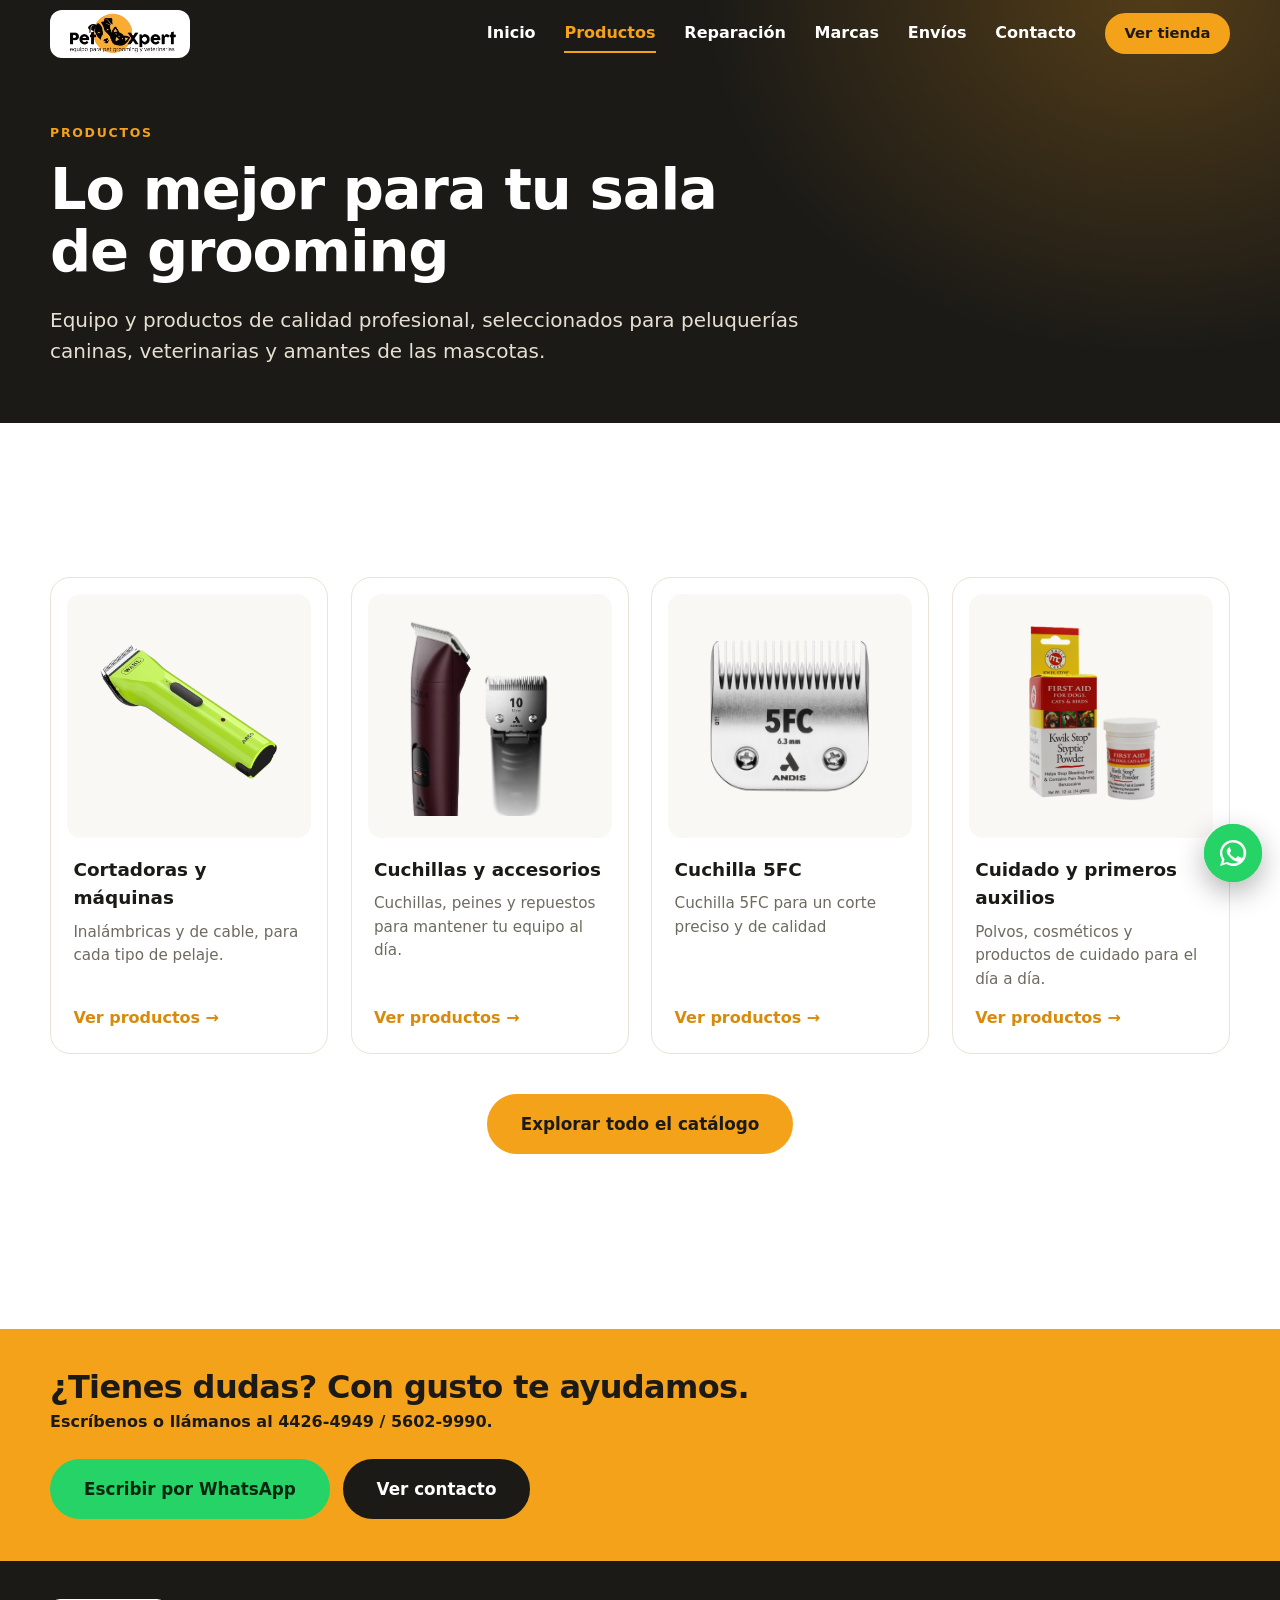
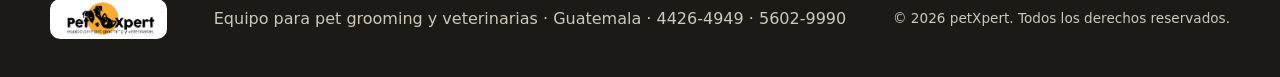
==== petxpert-web/productos.html @ dca780de "Add petXpert promotional website Promotional website for a pet equipment store in Guatemala.  Co-Aut" ====
<!doctype html>
<html lang="es">
<head>
  <meta charset="utf-8">
  <meta name="viewport" content="width=device-width, initial-scale=1">
  <title>Productos | petXpert</title>
  <meta name="description" content="Cortadoras, cuchillas, secadoras y productos de cuidado para pet grooming y veterinarias. Calidad profesional con envíos a toda Guatemala.">
  <meta name="theme-color" content="#f5a21b">
  <link rel="icon" type="image/png" href="assets/icon.png">
  <link rel="apple-touch-icon" href="assets/icon.png">
  <script>document.documentElement.classList.add("js")</script>
  <link rel="stylesheet" href="styles.css">
  <meta property="og:type" content="website">
  <meta property="og:title" content="Productos | petXpert">
  <meta property="og:description" content="Cortadoras, cuchillas, secadoras y productos de cuidado para pet grooming y veterinarias. Calidad profesional con envíos a toda Guatemala.">
  <meta property="og:image" content="assets/logo.png">
</head>
<body>
  <a class="skip" href="#contenido">Saltar al contenido</a>

  <header class="header" id="top">
    <div class="wrap header-row">
      <a href="index.html" class="brand" aria-label="petXpert, inicio">
        <img src="assets/logo.png" alt="petXpert, equipo para pet grooming y veterinarias" width="120" height="48">
      </a>
      <nav class="nav" id="nav" aria-label="Principal">
        <a href="index.html">Inicio</a>
        <a href="productos.html" aria-current="page">Productos</a>
        <a href="reparacion.html">Reparación</a>
        <a href="marcas.html">Marcas</a>
        <a href="envios.html">Envíos</a>
        <a href="index.html#contacto">Contacto</a>
        <a class="btn btn-sm nav-cta" href="http://localhost:4200">Ver tienda</a>
      </nav>
      <button class="burger" id="burger" aria-label="Abrir menú" aria-expanded="false" aria-controls="nav"><span></span><span></span><span></span></button>
    </div>
  </header>

  <main id="contenido">
    <section class="page-hero">
      <div class="wrap">
        <p class="eyebrow reveal">Productos</p>
        <h1 class="reveal">Lo mejor para tu sala de grooming</h1>
        <p class="lead reveal">Equipo y productos de calidad profesional, seleccionados para peluquerías caninas, veterinarias y amantes de las mascotas.</p>
      </div>
    </section>

    <section class="section" id="productos">
      <section class="section" id="productos">
      <div class="wrap">
        

        <div class="cards">
          <a class="pcard reveal" href="http://localhost:4200/?category=1">
            <div class="pimg"><img src="assets/wahl-arco.png" alt="Cortadora Wahl Arco" loading="lazy" width="320" height="320"></div>
            <h3>Cortadoras y máquinas</h3>
            <p>Inalámbricas y de cable, para cada tipo de pelaje.</p>
            <span class="more">Ver productos →</span>
          </a>
          <a class="pcard reveal" href="http://localhost:4200/">
            <div class="pimg"><img src="assets/andis-proclip.png" alt="Cortadora y cuchilla Andis" loading="lazy" width="320" height="320"></div>
            <h3>Cuchillas y accesorios</h3>
            <p>Cuchillas, peines y repuestos para mantener tu equipo al día.</p>
            <span class="more">Ver productos →</span>
          </a>
          <a class="pcard reveal" href="http://localhost:4200/">
            <div class="pimg">
              <img src="assets/cuchilla5fc.png" alt="Cuchilla Andis 5FC" loading="lazy" width="320" height="320">
            </div>
            <h3>Cuchilla 5FC</h3>
            <p>Cuchilla 5FC para un corte preciso y de calidad</p>
            <span class="more">Ver productos →</span>
          </a>
          <a class="pcard reveal" href="http://localhost:4200/">
            <div class="pimg"><img src="assets/sty-powder.png" alt="Polvo hemostático Kwik Stop" loading="lazy" width="320" height="320"></div>
            <h3>Cuidado y primeros auxilios</h3>
            <p>Polvos, cosméticos y productos de cuidado para el día a día.</p>
            <span class="more">Ver productos →</span>
          </a>
        </div>

        <p class="center reveal"><a class="btn btn-lg" href="http://localhost:4200">Explorar todo el catálogo</a></p>
      </div>
    </section>
    </section>

    <section class="cta-strip">
      <div class="wrap cta-row">
        <div>
          <h2>¿Tienes dudas? Con gusto te ayudamos.</h2>
          <p>Escríbenos o llámanos al 4426-4949 / 5602-9990.</p>
        </div>
        <div class="cta-btns">
          <a class="btn btn-lg wa" href="https://wa.me/50256029990?text=Hola%20petXpert%2C%20quisiera%20informaci%C3%B3n" target="_blank" rel="noopener">Escribir por WhatsApp</a>
          <a class="btn btn-lg btn-dark" href="index.html#contacto">Ver contacto</a>
        </div>
      </div>
    </section>
  </main>

  <footer class="footer">
    <div class="wrap footer-row">
      <img src="assets/logo.png" alt="petXpert" width="100" height="40" loading="lazy">
      <p>Equipo para pet grooming y veterinarias · Guatemala · <a href="tel:+50244264949">4426-4949</a> · <a href="tel:+50256029990">5602-9990</a></p>
      <p class="small">© <span id="year">2026</span> petXpert. Todos los derechos reservados.</p>
    </div>
  </footer>

  <a class="wa-float" href="https://wa.me/50256029990?text=Hola%20petXpert%2C%20quisiera%20informaci%C3%B3n" target="_blank" rel="noopener" aria-label="Escribir por WhatsApp">
    <svg viewBox="0 0 32 32" aria-hidden="true"><path fill="currentColor" d="M16 3a13 13 0 0 0-11 19.9L3 29l6.3-2A13 13 0 1 0 16 3zm0 2.4a10.6 10.6 0 1 1-5.5 19.7l-.4-.2-3.7 1.2 1.2-3.6-.3-.4A10.6 10.6 0 0 1 16 5.4zm-4 5.3c-.3 0-.7.1-1 .5-.4.4-1.300 1.300-1.300 3.100s1.300 3.600 1.500 3.800c.2.300 2.600 4.100 6.400 5.600 3.100 1.200 3.700 1 4.400.9.700-.1 2.200-.9 2.500-1.800.3-.9.3-1.600.2-1.800-.1-.2-.4-.3-.8-.5l-2.700-1.300c-.4-.1-.6-.2-.9.2l-1.200 1.500c-.2.300-.5.300-.9.100-.4-.2-1.700-.6-3.200-2-1.200-1.100-2-2.400-2.200-2.800-.2-.4 0-.6.200-.8l.6-.7c.2-.2.200-.4.400-.6.100-.3.100-.5 0-.7l-1.200-2.900c-.3-.7-.6-.7-.9-.7z"/></svg>
  </a>

  <script src="main.js" defer></script>
</body>
</html>
---- petxpert-web/styles.css ----
:root {
  --orange: #f5a21b;
  --orange-dark: #d98a0b;
  --orange-soft: #fff3dc;
  --ink: #1b1a17;
  --ink2: #26241f;
  --muted: #6f6a60;
  --line: #e9e3d8;
  --cream: #faf8f4;
  --wa: #25d366;
  --radius: 20px;
}
*, *::before, *::after { box-sizing: border-box; }
html { scroll-behavior: smooth; scroll-padding-top: 76px; }
body {
  margin: 0; color: var(--ink); background: #fff; line-height: 1.55;
  font-family: system-ui, -apple-system, 'Segoe UI', Roboto, 'Helvetica Neue', Arial, sans-serif;
  -webkit-font-smoothing: antialiased;
}
img { max-width: 100%; display: block; }
a { color: inherit; text-decoration: none; }
h1, h2, h3, p { margin: 0; }
h1, h2 { line-height: 1.08; letter-spacing: -0.02em; }
:focus-visible { outline: 3px solid var(--orange); outline-offset: 3px; border-radius: 6px; }
.wrap { width: min(1180px, 100% - 2.5rem); margin-inline: auto; }
.center { text-align: center; margin-top: 2.5rem; }
.small { font-size: 0.85rem; }
.skip { position: absolute; left: -999px; top: 0; background: var(--orange); padding: .6rem 1rem; z-index: 100; }
.skip:focus { left: 0; }

/* ---------- buttons ---------- */
.btn {
  display: inline-flex; align-items: center; justify-content: center; gap: .5rem; cursor: pointer;
  font: inherit; font-weight: 700; border: 2px solid var(--orange); border-radius: 999px;
  background: var(--orange); color: var(--ink); padding: .7rem 1.5rem;
  transition: transform .15s, background .15s, box-shadow .15s, color .15s;
}
.btn:hover { background: var(--orange-dark); border-color: var(--orange-dark); transform: translateY(-2px); box-shadow: 0 10px 24px rgb(245 162 27 / 35%); }
.btn:active { transform: translateY(0) scale(.98); }
.btn-sm { padding: .45rem 1.1rem; font-size: .92rem; }
.btn-lg { padding: .95rem 2rem; font-size: 1.05rem; }
.btn-outline { background: transparent; color: #fff; border-color: rgb(255 255 255 / 45%); }
.btn-outline:hover { background: #fff; color: var(--ink); border-color: #fff; box-shadow: none; }
.wa { background: var(--wa); border-color: var(--wa); color: #05260f; }
.wa:hover { background: #1fb956; border-color: #1fb956; box-shadow: 0 10px 24px rgb(37 211 102 / 35%); }

/* ---------- header ---------- */
.header { position: sticky; top: 0; z-index: 50; background: rgb(255 255 255 / 0%); transition: background .25s, box-shadow .25s; }
.header.solid { background: rgb(255 255 255 / 92%); backdrop-filter: saturate(1.4) blur(12px); box-shadow: 0 1px 0 var(--line); }
.header-row { display: flex; align-items: center; justify-content: space-between; padding: .6rem 0; }
.brand img { height: 48px; width: auto; background: #fff; border-radius: 12px; padding: 2px 6px; }
.nav { display: flex; align-items: center; gap: 1.8rem; }
.nav a:not(.btn) { font-weight: 600; color: #fff; position: relative; padding: .3rem 0; transition: color .2s; }
.header.solid .nav a:not(.btn) { color: var(--ink); }
.nav a:not(.btn)::after { content: ''; position: absolute; left: 0; bottom: -2px; height: 2px; width: 0; background: var(--orange); transition: width .25s; }
.nav a:not(.btn):hover::after { width: 100%; }
.burger { display: none; background: none; border: 0; width: 44px; height: 44px; cursor: pointer; flex-direction: column; justify-content: center; align-items: center; gap: 5px; }
.burger span { width: 24px; height: 2.5px; background: #fff; border-radius: 2px; transition: transform .25s, opacity .2s, background .2s; }
.header.solid .burger span { background: var(--ink); }

/* ---------- hero ---------- */
.header { margin-bottom: -72px; }
.hero { position: relative; background: var(--ink); color: #fff; overflow: hidden; padding: 7.5rem 0 5rem; isolation: isolate; }
.hero::before {
  content: ''; position: absolute; inset: 0; z-index: -1;
  background: radial-gradient(60% 70% at 85% 40%, rgb(245 162 27 / 22%), transparent 70%),
              radial-gradient(40% 50% at 0% 100%, rgb(245 162 27 / 12%), transparent 70%);
}
.hero-grid { display: grid; grid-template-columns: 1.05fr 1fr; gap: 2rem; align-items: center; }
.eyebrow { color: var(--orange); font-weight: 800; letter-spacing: .14em; text-transform: uppercase; font-size: .78rem; margin-bottom: 1rem; }
.hero h1 { font-size: clamp(2.3rem, 5.6vw, 4.4rem); font-weight: 900; }
.hero h1 em { font-style: normal; color: var(--orange); position: relative; white-space: nowrap; }
.hero h1 em::after { content: ''; position: absolute; left: 0; right: 0; bottom: .02em; height: .12em; background: var(--orange); opacity: .35; border-radius: 4px; }
.lead { margin-top: 1.4rem; font-size: clamp(1.05rem, 1.6vw, 1.25rem); color: #e6e0d2; max-width: 34em; }
.lead strong { color: #fff; }
.hero-cta { display: flex; gap: .9rem; flex-wrap: wrap; margin-top: 2rem; }
.hero-points { display: flex; gap: .6rem 1.4rem; flex-wrap: wrap; list-style: none; padding: 0; margin: 2rem 0 0; color: #cfc8b8; font-size: .92rem; }
.hero-points li::before { content: '✓'; color: var(--orange); font-weight: 900; margin-right: .45rem; }

.hero-art { position: relative; aspect-ratio: 1; width: min(100%, 520px); justify-self: center; }
.sun {
  position: absolute; inset: 6%; border-radius: 50%;
  background: radial-gradient(circle at 35% 30%, #ffc45a, var(--orange) 55%, var(--orange-dark));
  box-shadow: 0 30px 80px rgb(245 162 27 / 35%);
  animation: breathe 7s ease-in-out infinite;
}
.sun::after { content: ''; position: absolute; inset: -9%; border-radius: 50%; border: 2px dashed rgb(245 162 27 / 45%); animation: spin 40s linear infinite; }
.hero-product {
  position: absolute; inset: 0; margin: auto; width: 98%; height: auto; transform: rotate(-12deg);
  filter: drop-shadow(0 30px 30px rgb(0 0 0 / 35%)); transition: transform .15s ease-out; animation: floaty 6s ease-in-out infinite;
}
.float {
  position: absolute; background: #fff; color: var(--ink); font-weight: 800; font-size: .85rem; letter-spacing: .04em;
  padding: .5rem 1rem; border-radius: 999px; box-shadow: 0 12px 30px rgb(0 0 0 / 25%); animation: floaty 5s ease-in-out infinite;
}
.f1 { top: 8%; right: 2%; animation-delay: -1s; }
.f2 { bottom: 18%; left: -2%; animation-delay: -2.5s; }
.f3 { bottom: 4%; right: 8%; animation-delay: -4s; }
@keyframes floaty { 50% { translate: 0 -14px; } }
@keyframes breathe { 50% { transform: scale(1.03); } }
@keyframes spin { to { transform: rotate(360deg); } }
.scroll-hint { position: absolute; bottom: 18px; left: 50%; width: 22px; height: 36px; border: 2px solid rgb(255 255 255 / 40%); border-radius: 12px; translate: -50% 0; }
.scroll-hint::after { content: ''; position: absolute; top: 6px; left: 50%; width: 4px; height: 8px; margin-left: -2px; background: var(--orange); border-radius: 2px; animation: wheel 1.8s infinite; }
@keyframes wheel { 0% { opacity: 0; transform: translateY(0); } 30% { opacity: 1; } 100% { opacity: 0; transform: translateY(12px); } }

/* ---------- stats ---------- */
.stats { background: var(--orange); color: var(--ink); }
.stats-grid { display: grid; grid-template-columns: repeat(4, 1fr); gap: 1rem; padding: 2rem 0; text-align: center; }
.stat b { display: block; font-size: clamp(2rem, 4vw, 3rem); font-weight: 900; line-height: 1; font-variant-numeric: tabular-nums; }
.stat span { font-weight: 600; font-size: .95rem; }

/* ---------- sections ---------- */
.section { padding: clamp(4rem, 8vw, 7rem) 0; }
.section.alt { background: var(--cream); }
.section-head { max-width: 46rem; margin: 0 auto 3rem; text-align: center; }
.section-head h2 { font-size: clamp(1.9rem, 4vw, 3rem); font-weight: 900; }
.section-head p:not(.eyebrow) { color: var(--muted); margin-top: 1rem; font-size: 1.1rem; }
.section .eyebrow { color: var(--orange-dark); }
h2 { font-size: clamp(1.9rem, 4vw, 3rem); font-weight: 900; }
.lead-sm { margin-top: 1rem; font-size: 1.12rem; color: var(--muted); max-width: 32em; }
.muted { color: var(--muted); }

/* product cards */
.cards { display: grid; grid-template-columns: repeat(auto-fit, minmax(240px, 1fr)); gap: 1.4rem; }
.pcard {
  display: flex; flex-direction: column; gap: .5rem; background: #fff; border: 1px solid var(--line);
  border-radius: var(--radius); padding: 1rem 1rem 1.4rem; transition: transform .25s, box-shadow .25s, border-color .25s;
}
.pcard:hover { transform: translateY(-8px); box-shadow: 0 24px 50px rgb(27 26 23 / 12%); border-color: var(--orange); }
.pimg { aspect-ratio: 1; background: var(--cream); border-radius: 14px; display: grid; place-items: center; overflow: hidden; margin-bottom: .6rem; }
.pimg img { width: 82%; height: 82%; object-fit: contain; transition: transform .4s; }
.pcard:hover .pimg img { transform: scale(1.08) rotate(-3deg); }
.icon-bg { color: var(--orange-dark); background: var(--orange-soft); }
.icon-bg svg { width: 45%; transition: transform .4s; }
.pcard:hover .icon-bg svg { transform: scale(1.12) rotate(-6deg); }
.pcard h3 { font-size: 1.15rem; padding: 0 .4rem; }
.pcard p { color: var(--muted); font-size: .95rem; padding: 0 .4rem; flex: 1; }
.more { font-weight: 700; color: var(--orange-dark); padding: .4rem .4rem 0; transition: letter-spacing .2s; }
.pcard:hover .more { letter-spacing: .02em; }

/* repair */
.dark { background: var(--ink); color: #fff; }
.dark .lead-sm { color: #cfc8b8; }
.dark .eyebrow { color: var(--orange); }
.repair-grid { display: grid; grid-template-columns: 1.15fr 1fr; gap: clamp(2rem, 5vw, 4.5rem); align-items: center; }
.repair-list { list-style: none; padding: 0; margin: 2rem 0 0; display: grid; gap: 1rem; }
.repair-list li { display: flex; gap: 1rem; align-items: center; padding: 1.1rem 1.2rem; border: 1px solid #36342d; border-radius: 16px; background: #211f1b; transition: border-color .2s, transform .2s; }
.repair-list li:hover { border-color: var(--orange); transform: translateX(6px); }
.repair-list h3 { font-size: 1.1rem; }
.repair-list p { color: #bdb6a6; font-size: .92rem; }
.ico { flex: none; width: 54px; height: 54px; border-radius: 14px; background: var(--orange); color: var(--ink); display: grid; place-items: center; }
.ico svg { width: 30px; height: 30px; }
.quote { background: #fff; color: var(--ink); border-radius: 24px; padding: 2rem; display: flex; flex-direction: column; gap: 1rem; box-shadow: 0 30px 70px rgb(0 0 0 / 35%); }
.quote h3 { font-size: 1.4rem; }
.quote label { display: flex; flex-direction: column; gap: .35rem; font-weight: 600; font-size: .9rem; }
.quote input, .quote select, .quote textarea { font: inherit; font-weight: 400; padding: .75rem .9rem; border: 1.5px solid var(--line); border-radius: 12px; background: #fff; color: var(--ink); resize: vertical; }
.quote input:focus, .quote select:focus, .quote textarea:focus { outline: 0; border-color: var(--orange); box-shadow: 0 0 0 4px var(--orange-soft); }
.err { color: #c0392b; font-weight: 600; font-size: .9rem; }

/* brands marquee */
.brands { padding-bottom: 0; overflow: hidden; }
.marquee { margin-top: 1rem; padding: 2.4rem 0; background: var(--cream); border-block: 1px solid var(--line); overflow: hidden;
  mask-image: linear-gradient(90deg, transparent, #000 10%, #000 90%, transparent); -webkit-mask-image: linear-gradient(90deg, transparent, #000 10%, #000 90%, transparent); }
.marquee-track { display: flex; width: max-content; gap: 4rem; animation: scrollx 32s linear infinite; }
.marquee:hover .marquee-track { animation-play-state: paused; }
.marquee-track span { font-size: clamp(1.6rem, 3.5vw, 2.6rem); font-weight: 900; letter-spacing: .06em; color: #c9c1b1; transition: color .2s; white-space: nowrap; }
.marquee-track span:hover { color: var(--orange); }
@keyframes scrollx { to { transform: translateX(-33.333%); } }
.brands + .section { padding-top: clamp(4rem, 8vw, 7rem); }

/* shipping */
.ship-grid { display: grid; grid-template-columns: 1fr 1fr; gap: clamp(2rem, 5vw, 4rem); align-items: center; }
.steps { list-style: none; padding: 0; margin: 2rem 0 0; display: grid; gap: 1.2rem; }
.steps li { display: flex; gap: 1rem; align-items: flex-start; }
.steps b { flex: none; width: 42px; height: 42px; border-radius: 50%; background: var(--ink); color: var(--orange); display: grid; place-items: center; font-size: 1.1rem; }
.steps h3 { font-size: 1.1rem; }
.steps p { color: var(--muted); font-size: .95rem; }
.ship-art { position: relative; aspect-ratio: 1; max-width: 460px; width: 100%; justify-self: center; border-radius: 50%; background: var(--orange-soft); border: 2px dashed var(--orange); }
.ship-art::before { content: ''; position: absolute; inset: 14%; border-radius: 50%; background: radial-gradient(circle, #fff 0, var(--orange-soft) 70%); }
.pin { position: absolute; width: 22px; height: 22px; border-radius: 50% 50% 50% 0; background: var(--orange); rotate: -45deg; box-shadow: 0 0 0 6px rgb(245 162 27 / 25%); animation: ping 2.6s ease-in-out infinite; }
.p1 { top: 14%; left: 48%; } .p2 { top: 36%; left: 18%; animation-delay: .5s; } .p3 { top: 40%; left: 74%; animation-delay: 1s; } .p4 { top: 66%; left: 34%; animation-delay: 1.5s; } .p5 { top: 70%; left: 66%; animation-delay: 2s; }
@keyframes ping { 50% { box-shadow: 0 0 0 14px rgb(245 162 27 / 0%); } }
.ship-badge { position: absolute; inset: 0; margin: auto; width: 150px; height: 150px; border-radius: 50%; background: var(--ink); color: #fff; display: grid; place-content: center; text-align: center; box-shadow: 0 20px 40px rgb(27 26 23 / 30%); }
.ship-badge b { font-size: 3rem; color: var(--orange); line-height: 1; }
.ship-badge span { font-size: .8rem; letter-spacing: .08em; text-transform: uppercase; }

/* why */
.why { display: grid; grid-template-columns: repeat(auto-fit, minmax(230px, 1fr)); gap: 1.4rem; }
.why article { background: #fff; border-radius: var(--radius); padding: 1.8rem; border: 1px solid var(--line); transition: transform .25s, box-shadow .25s; }
.why article:hover { transform: translateY(-6px); box-shadow: 0 20px 40px rgb(27 26 23 / 10%); }
.why .ico { margin-bottom: 1rem; }
.why h3 { font-size: 1.15rem; margin-bottom: .4rem; }
.why p { color: var(--muted); }

/* contact */
.contact { background: linear-gradient(135deg, var(--orange) 0%, #ffb94d 100%); }
.contact .eyebrow { color: var(--ink); opacity: .7; }
.contact .lead-sm { color: #3a3326; }
.contact-grid { display: grid; grid-template-columns: 1fr 1fr; gap: 3rem; align-items: center; }
.phones { display: grid; gap: 1rem; }
.phone { display: flex; align-items: center; gap: 1.1rem; background: #fff; border-radius: 20px; padding: 1.1rem 1.4rem; box-shadow: 0 12px 30px rgb(27 26 23 / 15%); transition: transform .2s; }
.phone:hover { transform: translateY(-4px) scale(1.01); }
.phone .ico { background: var(--ink); color: var(--orange); }
.phone small { display: block; color: var(--muted); font-weight: 600; }
.phone b { font-size: clamp(1.6rem, 3.5vw, 2.2rem); letter-spacing: .02em; font-variant-numeric: tabular-nums; }
.phones .btn { width: 100%; }

/* footer */
.footer { background: var(--ink); color: #cfc8b8; padding: 2.4rem 0; }
.footer-row { display: flex; flex-wrap: wrap; align-items: center; justify-content: space-between; gap: 1rem 2rem; }
.footer img { background: #fff; border-radius: 10px; padding: 2px 6px; height: 40px; width: auto; }
.footer a:hover { color: var(--orange); }

.wa-float { position: fixed; right: 18px; bottom: 18px; z-index: 60; width: 58px; height: 58px; border-radius: 50%; background: var(--wa); color: #fff; display: grid; place-items: center; box-shadow: 0 10px 28px rgb(0 0 0 / 30%); transition: transform .2s; }
.wa-float:hover { transform: scale(1.1); }
.wa-float svg { width: 32px; height: 32px; }
.wa-float::before { content: ''; position: absolute; inset: 0; border-radius: 50%; border: 2px solid var(--wa); animation: pulse 2.2s infinite; }
@keyframes pulse { to { transform: scale(1.5); opacity: 0; } }

/* reveal on scroll */
.js .reveal { opacity: 0; transform: translateY(28px); transition: opacity .7s ease, transform .7s cubic-bezier(.2, .7, .2, 1); transition-delay: var(--d, 0s); }
.js .reveal.in { opacity: 1; transform: none; }

/* responsive */
@media (max-width: 900px) {
  .hero-grid, .repair-grid, .ship-grid, .contact-grid { grid-template-columns: 1fr; }
  .hero { padding-top: 6.5rem; }
  .hero-art { width: min(80%, 420px); order: -1; margin-bottom: 1rem; }
  .stats-grid { grid-template-columns: repeat(2, 1fr); }
  .burger { display: flex; }
  .nav {
    position: fixed; inset: 64px 0 auto 0; background: var(--ink); flex-direction: column; align-items: stretch; gap: 0;
    padding: .5rem 1.25rem 1.2rem; transform: translateY(-120%); transition: transform .3s; z-index: -1; box-shadow: 0 20px 40px rgb(0 0 0 / 40%);
  }
  .nav.open { transform: none; }
  .nav a:not(.btn), .header.solid .nav a:not(.btn) { color: #fff; padding: .9rem 0; border-bottom: 1px solid #36342d; }
  .nav .btn { margin-top: 1rem; }
  .burger.open span:nth-child(1) { transform: translateY(7.5px) rotate(45deg); }
  .burger.open span:nth-child(2) { opacity: 0; }
  .burger.open span:nth-child(3) { transform: translateY(-7.5px) rotate(-45deg); }
}
@media (max-width: 560px) {
  .cards { grid-template-columns: repeat(2, 1fr); gap: .8rem; }
  .pcard { padding: .6rem .6rem 1rem; }
  .pcard h3 { font-size: 1rem; }
  .pcard p { font-size: .85rem; }
  .hero-cta .btn { width: 100%; }
}
@media (prefers-reduced-motion: reduce) {
  * { animation: none !important; transition: none !important; scroll-behavior: auto !important; }
  .js .reveal { opacity: 1; transform: none; }
}

/* ---------- multi-page additions ---------- */
@view-transition { navigation: auto; }
.nav a[aria-current='page']:not(.btn) { color: var(--orange); }
.nav a[aria-current='page']:not(.btn)::after { width: 100%; }
.header.solid .nav a[aria-current='page']:not(.btn) { color: var(--orange-dark); }

.page-hero { position: relative; background: var(--ink); color: #fff; padding: 8rem 0 3.5rem; isolation: isolate; overflow: hidden; }
.page-hero::before {
  content: ''; position: absolute; inset: 0; z-index: -1;
  background: radial-gradient(50% 120% at 90% 0%, rgb(245 162 27 / 25%), transparent 70%);
}
.page-hero h1 { font-size: clamp(2rem, 5vw, 3.6rem); font-weight: 900; max-width: 18ch; }
.page-hero .lead { max-width: 40em; }

.tiles { display: grid; grid-template-columns: repeat(4, 1fr); gap: 1.2rem; }
.tile {
  display: flex; flex-direction: column; gap: .6rem; background: #fff; border: 1px solid var(--line);
  border-radius: var(--radius); padding: 1.6rem; transition: transform .25s, box-shadow .25s, border-color .25s;
}
.tile:hover { transform: translateY(-8px); box-shadow: 0 24px 50px rgb(27 26 23 / 12%); border-color: var(--orange); }
.tile .ico { margin-bottom: .6rem; transition: transform .3s; }
.tile:hover .ico { transform: rotate(-8deg) scale(1.08); }
.tile h3 { font-size: 1.25rem; }
.tile p { color: var(--muted); flex: 1; }
.tile .more { padding: .6rem 0 0; }

.brands-strip { background: var(--cream); border-block: 1px solid var(--line); }
.brands-strip .marquee { margin: 0; border: 0; background: transparent; }
.brands-strip.big { background: var(--cream); }
.brands-strip.big .marquee { padding: 3.5rem 0; }

.section.flush { padding-top: clamp(2.5rem, 5vw, 4rem); }
.section.flush h2 { margin-bottom: 0; }

.cta-strip { background: var(--orange); color: var(--ink); padding: 2.6rem 0; }
.cta-row { display: flex; align-items: center; justify-content: space-between; gap: 1.5rem 3rem; flex-wrap: wrap; }
.cta-strip h2 { font-size: clamp(1.4rem, 3vw, 2rem); }
.cta-strip p { margin-top: .3rem; font-weight: 600; }
.cta-btns { display: flex; gap: .8rem; flex-wrap: wrap; }
.btn-dark { background: var(--ink); border-color: var(--ink); color: #fff; }
.btn-dark:hover { background: #000; border-color: #000; box-shadow: 0 10px 24px rgb(0 0 0 / 30%); }

@media (max-width: 900px) {
  .tiles { grid-template-columns: repeat(2, 1fr); }
  .page-hero { padding-top: 6.5rem; }
}
@media (max-width: 560px) {
  .tiles { grid-template-columns: 1fr; }
  .cta-btns .btn { width: 100%; }
}
.page-hero + .section { padding-block: clamp(2rem, 4vw, 3.2rem) clamp(3rem, 6vw, 4.5rem); }
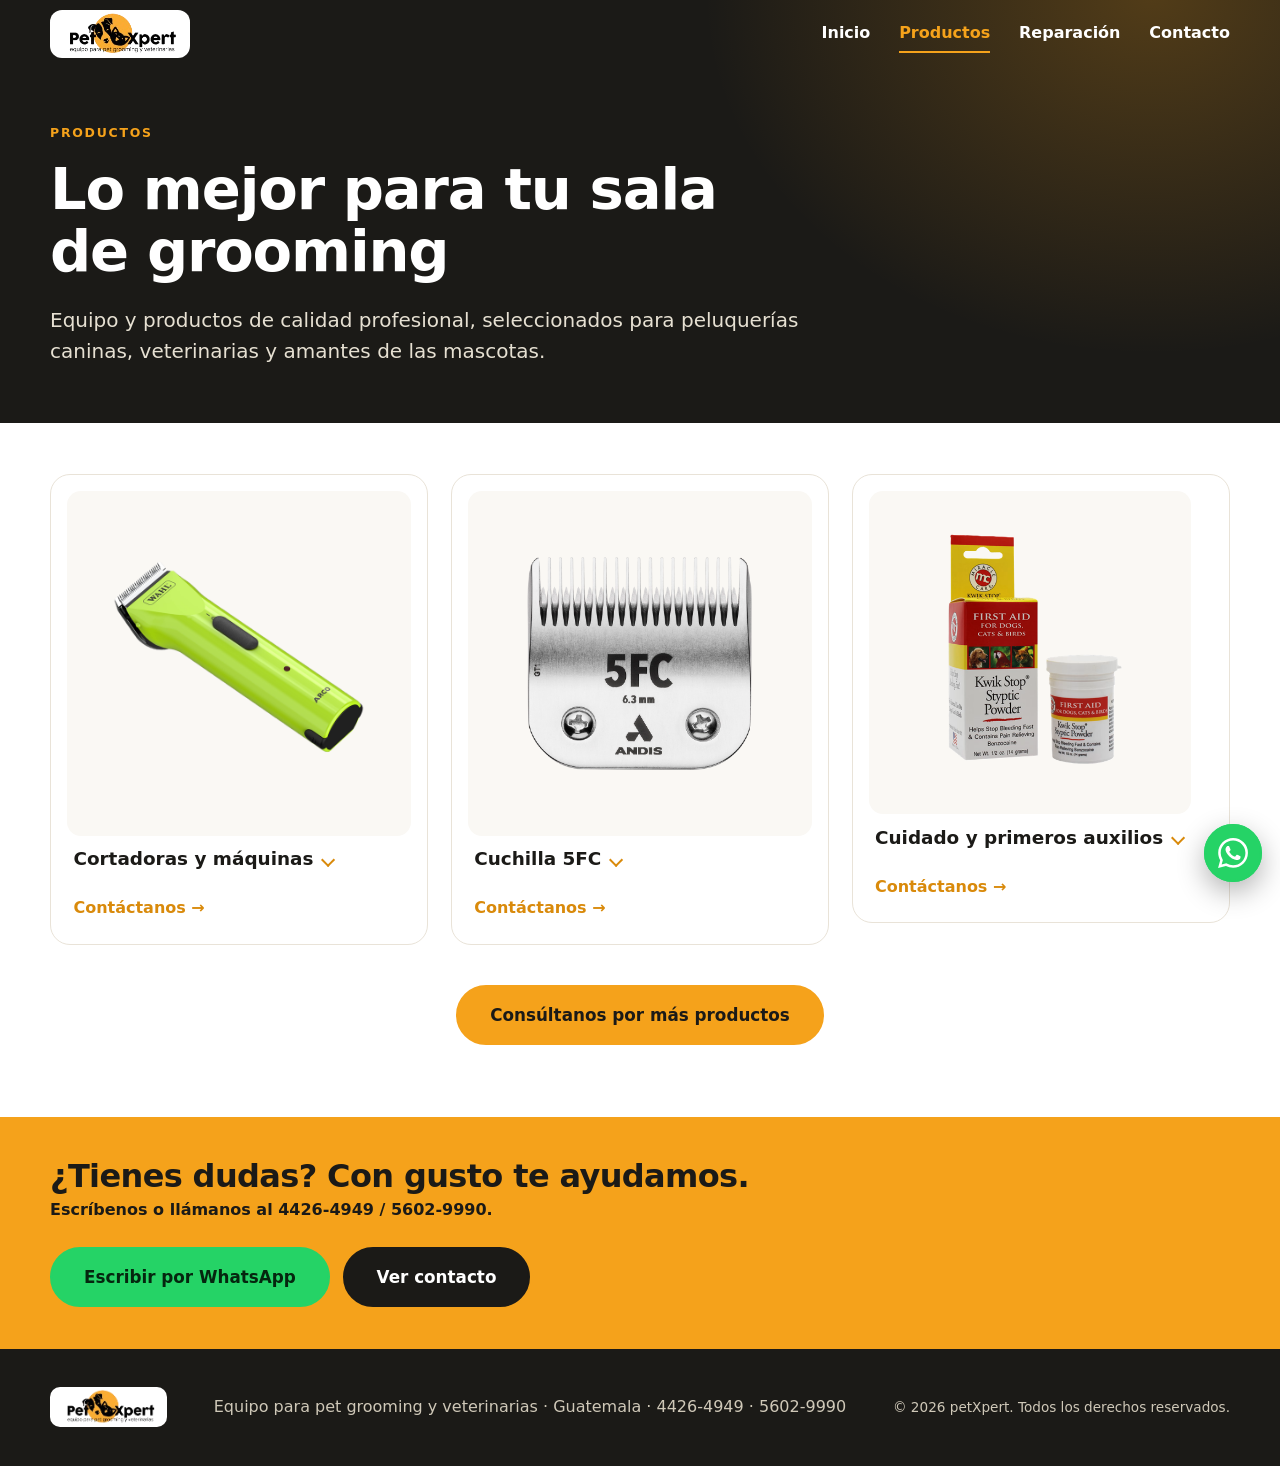
==== commit 8f498d0f: "Simplify petXpert site and route products to WhatsApp Remove the localhost store links and the Marca" ====
--- a/petxpert-web/productos.html
+++ b/petxpert-web/productos.html
@@ -27,10 +27,7 @@
         <a href="index.html">Inicio</a>
         <a href="productos.html" aria-current="page">Productos</a>
         <a href="reparacion.html">Reparación</a>
-        <a href="marcas.html">Marcas</a>
-        <a href="envios.html">Envíos</a>
         <a href="index.html#contacto">Contacto</a>
-        <a class="btn btn-sm nav-cta" href="http://localhost:4200">Ver tienda</a>
       </nav>
       <button class="burger" id="burger" aria-label="Abrir menú" aria-expanded="false" aria-controls="nav"><span></span><span></span><span></span></button>
     </div>
@@ -46,42 +43,44 @@
     </section>
 
     <section class="section" id="productos">
-      <section class="section" id="productos">
       <div class="wrap">
         
 
         <div class="cards">
-          <a class="pcard reveal" href="http://localhost:4200/?category=1">
-            <div class="pimg"><img src="assets/wahl-arco.png" alt="Cortadora Wahl Arco" loading="lazy" width="320" height="320"></div>
-            <h3>Cortadoras y máquinas</h3>
-            <p>Inalámbricas y de cable, para cada tipo de pelaje.</p>
-            <span class="more">Ver productos →</span>
-          </a>
-          <a class="pcard reveal" href="http://localhost:4200/">
-            <div class="pimg"><img src="assets/andis-proclip.png" alt="Cortadora y cuchilla Andis" loading="lazy" width="320" height="320"></div>
-            <h3>Cuchillas y accesorios</h3>
-            <p>Cuchillas, peines y repuestos para mantener tu equipo al día.</p>
-            <span class="more">Ver productos →</span>
-          </a>
-          <a class="pcard reveal" href="http://localhost:4200/">
-            <div class="pimg">
-              <img src="assets/cuchilla5fc.png" alt="Cuchilla Andis 5FC" loading="lazy" width="320" height="320">
-            </div>
-            <h3>Cuchilla 5FC</h3>
-            <p>Cuchilla 5FC para un corte preciso y de calidad</p>
-            <span class="more">Ver productos →</span>
-          </a>
-          <a class="pcard reveal" href="http://localhost:4200/">
-            <div class="pimg"><img src="assets/sty-powder.png" alt="Polvo hemostático Kwik Stop" loading="lazy" width="320" height="320"></div>
-            <h3>Cuidado y primeros auxilios</h3>
-            <p>Polvos, cosméticos y productos de cuidado para el día a día.</p>
-            <span class="more">Ver productos →</span>
-          </a>
+          <article class="pcard reveal">
+            <h3 class="pcard-head">
+              <button class="pcard-toggle" type="button" aria-expanded="false" aria-controls="pdesc1">
+                <span class="pimg"><img src="assets/wahl-arco.png" alt="Cortadora Wahl Arco" loading="lazy" width="320" height="320"></span>
+                <span class="pcard-name">Cortadoras y máquinas</span>
+              </button>
+            </h3>
+            <div class="pcard-desc" id="pdesc1"><p>Inalámbricas y de cable, para cada tipo de pelaje.</p></div>
+            <a class="more" href="https://wa.me/50256029990?text=Hola%20petXpert%2C%20quisiera%20informaci%C3%B3n%20sobre%20cortadoras%20y%20m%C3%A1quinas" target="_blank" rel="noopener">Contáctanos →</a>
+          </article>
+          <article class="pcard reveal">
+            <h3 class="pcard-head">
+              <button class="pcard-toggle" type="button" aria-expanded="false" aria-controls="pdesc2">
+                <span class="pimg"><img src="assets/cuchilla5fc.png" alt="Cuchilla Andis 5FC" loading="lazy" width="320" height="320"></span>
+                <span class="pcard-name">Cuchilla 5FC</span>
+              </button>
+            </h3>
+            <div class="pcard-desc" id="pdesc2"><p>Cuchilla 5FC para un corte preciso y de calidad</p></div>
+            <a class="more" href="https://wa.me/50256029990?text=Hola%20petXpert%2C%20quisiera%20informaci%C3%B3n%20sobre%20la%20cuchilla%205FC" target="_blank" rel="noopener">Contáctanos →</a>
+          </article>
+          <article class="pcard reveal">
+            <h3 class="pcard-head">
+              <button class="pcard-toggle" type="button" aria-expanded="false" aria-controls="pdesc3">
+                <span class="pimg"><img src="assets/sty-powder.png" alt="Polvo hemostático Kwik Stop" loading="lazy" width="320" height="320"></span>
+                <span class="pcard-name">Cuidado y primeros auxilios</span>
+              </button>
+            </h3>
+            <div class="pcard-desc" id="pdesc3"><p>Polvos, cosméticos y productos de cuidado para el día a día.</p></div>
+            <a class="more" href="https://wa.me/50256029990?text=Hola%20petXpert%2C%20quisiera%20informaci%C3%B3n%20sobre%20productos%20de%20cuidado%20y%20primeros%20auxilios" target="_blank" rel="noopener">Contáctanos →</a>
+          </article>
         </div>
 
-        <p class="center reveal"><a class="btn btn-lg" href="http://localhost:4200">Explorar todo el catálogo</a></p>
+        <p class="center reveal"><a class="btn btn-lg" href="https://wa.me/50256029990?text=Hola%20petXpert%2C%20quisiera%20consultar%20por%20m%C3%A1s%20productos" target="_blank" rel="noopener">Consúltanos por más productos</a></p>
       </div>
-    </section>
     </section>
 
     <section class="cta-strip">
@@ -107,7 +106,7 @@
   </footer>
 
   <a class="wa-float" href="https://wa.me/50256029990?text=Hola%20petXpert%2C%20quisiera%20informaci%C3%B3n" target="_blank" rel="noopener" aria-label="Escribir por WhatsApp">
-    <svg viewBox="0 0 32 32" aria-hidden="true"><path fill="currentColor" d="M16 3a13 13 0 0 0-11 19.9L3 29l6.3-2A13 13 0 1 0 16 3zm0 2.4a10.6 10.6 0 1 1-5.5 19.7l-.4-.2-3.7 1.2 1.2-3.6-.3-.4A10.6 10.6 0 0 1 16 5.4zm-4 5.3c-.3 0-.7.1-1 .5-.4.4-1.300 1.300-1.300 3.100s1.300 3.600 1.500 3.800c.2.300 2.600 4.100 6.400 5.600 3.100 1.200 3.700 1 4.400.9.700-.1 2.200-.9 2.500-1.800.3-.9.3-1.600.2-1.800-.1-.2-.4-.3-.8-.5l-2.700-1.300c-.4-.1-.6-.2-.9.2l-1.200 1.500c-.2.300-.5.300-.9.100-.4-.2-1.700-.6-3.200-2-1.200-1.100-2-2.400-2.200-2.800-.2-.4 0-.6.200-.8l.6-.7c.2-.2.200-.4.400-.6.100-.3.100-.5 0-.7l-1.200-2.900c-.3-.7-.6-.7-.9-.7z"/></svg>
+    <svg viewBox="0 0 24 24" aria-hidden="true"><path fill="currentColor" d="M17.472 14.382c-.297-.149-1.758-.867-2.03-.967-.273-.099-.471-.148-.67.15-.197.297-.767.966-.94 1.164-.173.199-.347.223-.644.075-.297-.15-1.255-.463-2.39-1.475-.883-.788-1.48-1.761-1.653-2.059-.173-.297-.018-.458.13-.606.134-.133.298-.347.446-.52.149-.174.198-.298.298-.497.099-.198.05-.371-.025-.52-.075-.149-.669-1.612-.916-2.207-.242-.579-.487-.5-.669-.51-.173-.008-.371-.01-.57-.01-.198 0-.52.074-.792.372-.272.297-1.04 1.016-1.04 2.479 0 1.462 1.065 2.875 1.213 3.074.149.198 2.096 3.2 5.077 4.487.709.306 1.262.489 1.694.625.712.227 1.36.195 1.871.118.571-.085 1.758-.719 2.006-1.413.248-.694.248-1.289.173-1.413-.074-.124-.272-.198-.57-.347m-5.421 7.403h-.004a9.87 9.87 0 01-5.031-1.378l-.361-.214-3.741.982.998-3.648-.235-.374a9.86 9.86 0 01-1.51-5.26c.001-5.45 4.436-9.884 9.888-9.884 2.64 0 5.122 1.03 6.988 2.898a9.825 9.825 0 012.893 6.994c-.003 5.45-4.437 9.884-9.885 9.884m8.413-18.297A11.815 11.815 0 0012.05 0C5.495 0 .16 5.335.157 11.892c0 2.096.547 4.142 1.588 5.945L.057 24l6.305-1.654a11.882 11.882 0 005.683 1.448h.005c6.554 0 11.89-5.335 11.893-11.893a11.821 11.821 0 00-3.48-8.413z"/></svg>
   </a>
 
   <script src="main.js" defer></script>
--- a/petxpert-web/styles.css
+++ b/petxpert-web/styles.css
@@ -121,7 +121,7 @@
 .muted { color: var(--muted); }
 
 /* product cards */
-.cards { display: grid; grid-template-columns: repeat(auto-fit, minmax(240px, 1fr)); gap: 1.4rem; }
+.cards { display: grid; grid-template-columns: repeat(auto-fit, minmax(240px, 1fr)); gap: 1.4rem; align-items: start; }
 .pcard {
   display: flex; flex-direction: column; gap: .5rem; background: #fff; border: 1px solid var(--line);
   border-radius: var(--radius); padding: 1rem 1rem 1.4rem; transition: transform .25s, box-shadow .25s, border-color .25s;
@@ -134,6 +134,14 @@
 .icon-bg svg { width: 45%; transition: transform .4s; }
 .pcard:hover .icon-bg svg { transform: scale(1.12) rotate(-6deg); }
 .pcard h3 { font-size: 1.15rem; padding: 0 .4rem; }
+.pcard .pcard-head { padding: 0; }
+.pcard-toggle { display: flex; flex-direction: column; width: 100%; padding: 0; border: 0; background: none; color: inherit; font: inherit; font-weight: inherit; text-align: left; cursor: pointer; }
+.pcard-name { display: flex; justify-content: space-between; align-items: center; gap: .6rem; padding: 0 .4rem; }
+.js .pcard-name::after { content: ''; flex: none; width: .55em; height: .55em; margin-right: .2em; border-right: 2px solid var(--orange-dark); border-bottom: 2px solid var(--orange-dark); transform: rotate(45deg); transition: transform .3s; }
+.js .pcard.open .pcard-name::after { transform: rotate(-135deg); }
+.pcard-desc > p { overflow: hidden; min-height: 0; }
+.js .pcard-desc { display: grid; grid-template-rows: 0fr; visibility: hidden; transition: grid-template-rows .3s, visibility .3s; }
+.js .pcard.open .pcard-desc { grid-template-rows: 1fr; visibility: visible; }
 .pcard p { color: var(--muted); font-size: .95rem; padding: 0 .4rem; flex: 1; }
 .more { font-weight: 700; color: var(--orange-dark); padding: .4rem .4rem 0; transition: letter-spacing .2s; }
 .pcard:hover .more { letter-spacing: .02em; }
@@ -168,29 +176,6 @@
 @keyframes scrollx { to { transform: translateX(-33.333%); } }
 .brands + .section { padding-top: clamp(4rem, 8vw, 7rem); }
 
-/* shipping */
-.ship-grid { display: grid; grid-template-columns: 1fr 1fr; gap: clamp(2rem, 5vw, 4rem); align-items: center; }
-.steps { list-style: none; padding: 0; margin: 2rem 0 0; display: grid; gap: 1.2rem; }
-.steps li { display: flex; gap: 1rem; align-items: flex-start; }
-.steps b { flex: none; width: 42px; height: 42px; border-radius: 50%; background: var(--ink); color: var(--orange); display: grid; place-items: center; font-size: 1.1rem; }
-.steps h3 { font-size: 1.1rem; }
-.steps p { color: var(--muted); font-size: .95rem; }
-.ship-art { position: relative; aspect-ratio: 1; max-width: 460px; width: 100%; justify-self: center; border-radius: 50%; background: var(--orange-soft); border: 2px dashed var(--orange); }
-.ship-art::before { content: ''; position: absolute; inset: 14%; border-radius: 50%; background: radial-gradient(circle, #fff 0, var(--orange-soft) 70%); }
-.pin { position: absolute; width: 22px; height: 22px; border-radius: 50% 50% 50% 0; background: var(--orange); rotate: -45deg; box-shadow: 0 0 0 6px rgb(245 162 27 / 25%); animation: ping 2.6s ease-in-out infinite; }
-.p1 { top: 14%; left: 48%; } .p2 { top: 36%; left: 18%; animation-delay: .5s; } .p3 { top: 40%; left: 74%; animation-delay: 1s; } .p4 { top: 66%; left: 34%; animation-delay: 1.5s; } .p5 { top: 70%; left: 66%; animation-delay: 2s; }
-@keyframes ping { 50% { box-shadow: 0 0 0 14px rgb(245 162 27 / 0%); } }
-.ship-badge { position: absolute; inset: 0; margin: auto; width: 150px; height: 150px; border-radius: 50%; background: var(--ink); color: #fff; display: grid; place-content: center; text-align: center; box-shadow: 0 20px 40px rgb(27 26 23 / 30%); }
-.ship-badge b { font-size: 3rem; color: var(--orange); line-height: 1; }
-.ship-badge span { font-size: .8rem; letter-spacing: .08em; text-transform: uppercase; }
-
-/* why */
-.why { display: grid; grid-template-columns: repeat(auto-fit, minmax(230px, 1fr)); gap: 1.4rem; }
-.why article { background: #fff; border-radius: var(--radius); padding: 1.8rem; border: 1px solid var(--line); transition: transform .25s, box-shadow .25s; }
-.why article:hover { transform: translateY(-6px); box-shadow: 0 20px 40px rgb(27 26 23 / 10%); }
-.why .ico { margin-bottom: 1rem; }
-.why h3 { font-size: 1.15rem; margin-bottom: .4rem; }
-.why p { color: var(--muted); }
 
 /* contact */
 .contact { background: linear-gradient(135deg, var(--orange) 0%, #ffb94d 100%); }
@@ -213,7 +198,7 @@
 
 .wa-float { position: fixed; right: 18px; bottom: 18px; z-index: 60; width: 58px; height: 58px; border-radius: 50%; background: var(--wa); color: #fff; display: grid; place-items: center; box-shadow: 0 10px 28px rgb(0 0 0 / 30%); transition: transform .2s; }
 .wa-float:hover { transform: scale(1.1); }
-.wa-float svg { width: 32px; height: 32px; }
+.wa-float svg { width: 30px; height: 30px; }
 .wa-float::before { content: ''; position: absolute; inset: 0; border-radius: 50%; border: 2px solid var(--wa); animation: pulse 2.2s infinite; }
 @keyframes pulse { to { transform: scale(1.5); opacity: 0; } }
 
@@ -223,7 +208,7 @@
 
 /* responsive */
 @media (max-width: 900px) {
-  .hero-grid, .repair-grid, .ship-grid, .contact-grid { grid-template-columns: 1fr; }
+  .hero-grid, .repair-grid, .contact-grid { grid-template-columns: 1fr; }
   .hero { padding-top: 6.5rem; }
   .hero-art { width: min(80%, 420px); order: -1; margin-bottom: 1rem; }
   .stats-grid { grid-template-columns: repeat(2, 1fr); }
@@ -240,7 +225,7 @@
   .burger.open span:nth-child(3) { transform: translateY(-7.5px) rotate(-45deg); }
 }
 @media (max-width: 560px) {
-  .cards { grid-template-columns: repeat(2, 1fr); gap: .8rem; }
+  .cards { grid-template-columns: 1fr; gap: .8rem; }
   .pcard { padding: .6rem .6rem 1rem; }
   .pcard h3 { font-size: 1rem; }
   .pcard p { font-size: .85rem; }
@@ -265,7 +250,7 @@
 .page-hero h1 { font-size: clamp(2rem, 5vw, 3.6rem); font-weight: 900; max-width: 18ch; }
 .page-hero .lead { max-width: 40em; }
 
-.tiles { display: grid; grid-template-columns: repeat(4, 1fr); gap: 1.2rem; }
+.tiles { display: grid; grid-template-columns: repeat(2, 1fr); gap: 1.2rem; max-width: 820px; margin-inline: auto; }
 .tile {
   display: flex; flex-direction: column; gap: .6rem; background: #fff; border: 1px solid var(--line);
   border-radius: var(--radius); padding: 1.6rem; transition: transform .25s, box-shadow .25s, border-color .25s;
@@ -279,8 +264,6 @@
 
 .brands-strip { background: var(--cream); border-block: 1px solid var(--line); }
 .brands-strip .marquee { margin: 0; border: 0; background: transparent; }
-.brands-strip.big { background: var(--cream); }
-.brands-strip.big .marquee { padding: 3.5rem 0; }
 
 .section.flush { padding-top: clamp(2.5rem, 5vw, 4rem); }
 .section.flush h2 { margin-bottom: 0; }
@@ -294,7 +277,6 @@
 .btn-dark:hover { background: #000; border-color: #000; box-shadow: 0 10px 24px rgb(0 0 0 / 30%); }
 
 @media (max-width: 900px) {
-  .tiles { grid-template-columns: repeat(2, 1fr); }
   .page-hero { padding-top: 6.5rem; }
 }
 @media (max-width: 560px) {
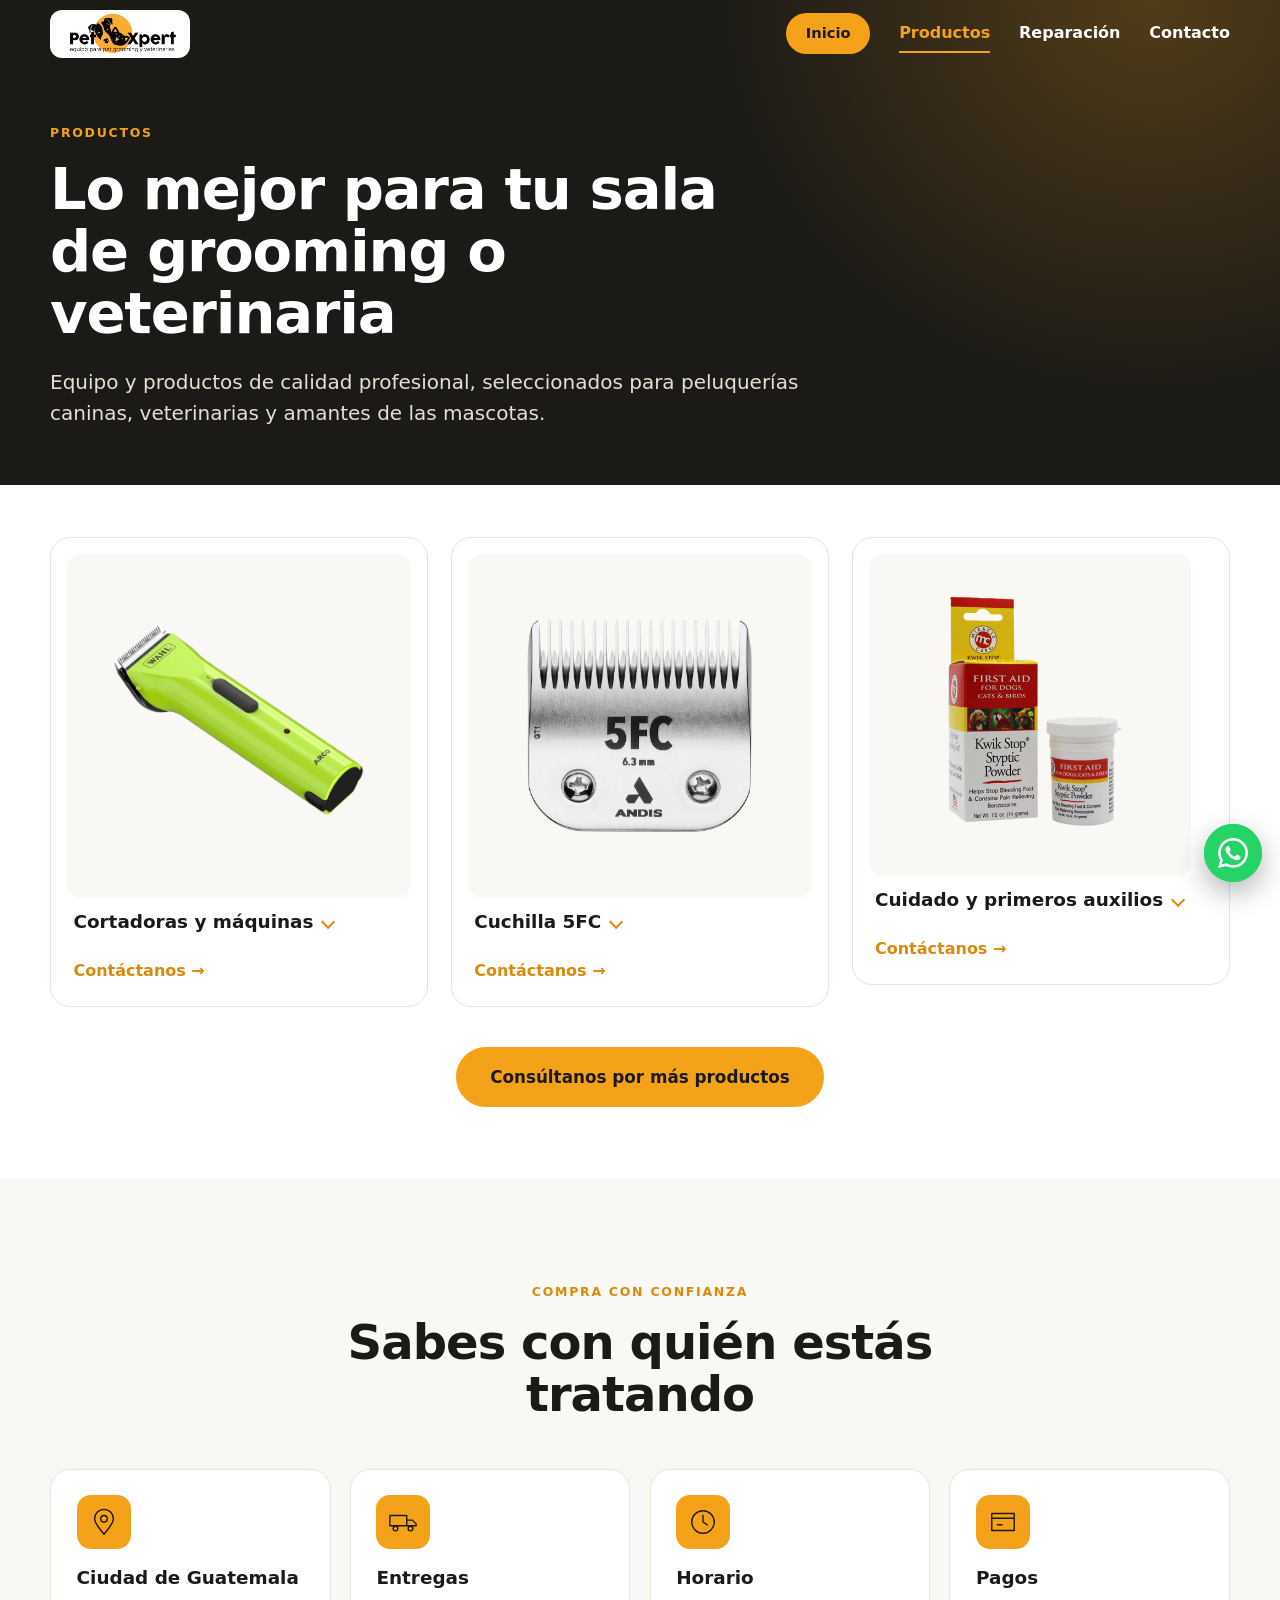
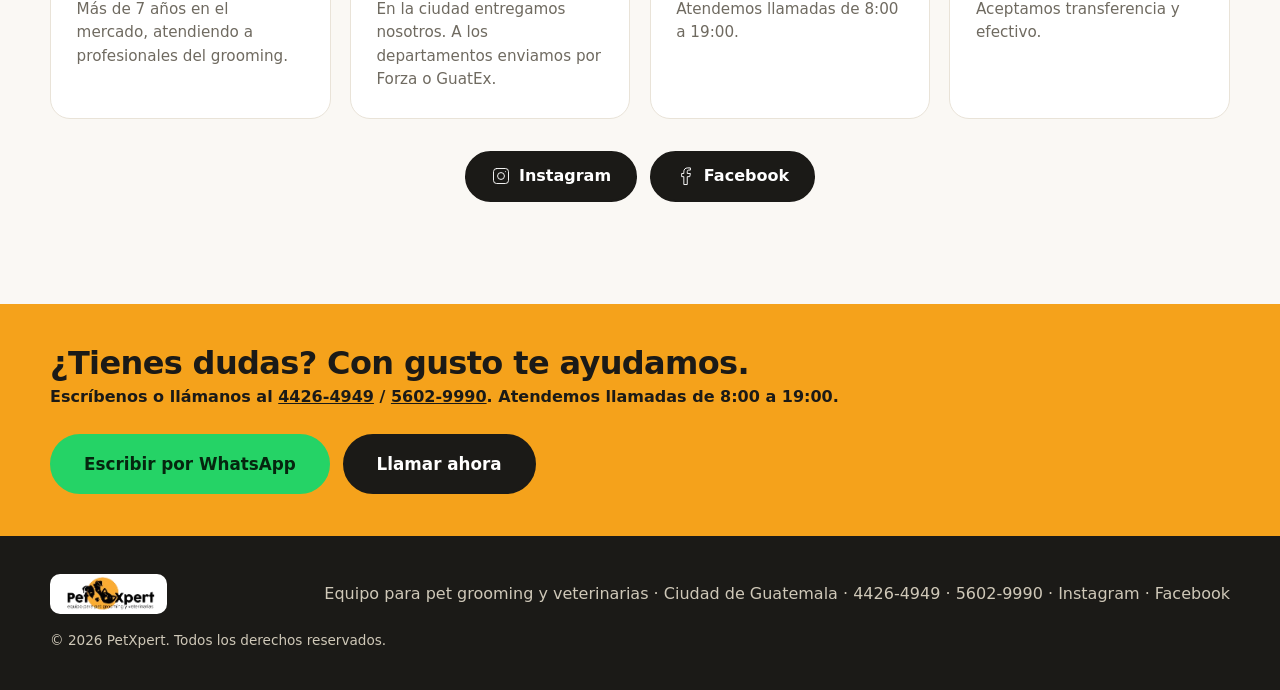
==== commit 2b7063d5: "Add trust details and repair process to PetXpert site Add location, delivery, hours, payment and soc" ====
--- a/petxpert-web/productos.html
+++ b/petxpert-web/productos.html
@@ -3,7 +3,7 @@
 <head>
   <meta charset="utf-8">
   <meta name="viewport" content="width=device-width, initial-scale=1">
-  <title>Productos | petXpert</title>
+  <title>Productos | PetXpert</title>
   <meta name="description" content="Cortadoras, cuchillas, secadoras y productos de cuidado para pet grooming y veterinarias. Calidad profesional con envíos a toda Guatemala.">
   <meta name="theme-color" content="#f5a21b">
   <link rel="icon" type="image/png" href="assets/icon.png">
@@ -11,7 +11,7 @@
   <script>document.documentElement.classList.add("js")</script>
   <link rel="stylesheet" href="styles.css">
   <meta property="og:type" content="website">
-  <meta property="og:title" content="Productos | petXpert">
+  <meta property="og:title" content="Productos | PetXpert">
   <meta property="og:description" content="Cortadoras, cuchillas, secadoras y productos de cuidado para pet grooming y veterinarias. Calidad profesional con envíos a toda Guatemala.">
   <meta property="og:image" content="assets/logo.png">
 </head>
@@ -20,11 +20,11 @@
 
   <header class="header" id="top">
     <div class="wrap header-row">
-      <a href="index.html" class="brand" aria-label="petXpert, inicio">
-        <img src="assets/logo.png" alt="petXpert, equipo para pet grooming y veterinarias" width="120" height="48">
+      <a href="index.html" class="brand" aria-label="PetXpert, inicio">
+        <img src="assets/logo.png" alt="PetXpert, equipo para pet grooming y veterinarias" width="120" height="48">
       </a>
       <nav class="nav" id="nav" aria-label="Principal">
-        <a href="index.html">Inicio</a>
+        <a class="btn btn-sm" href="index.html">Inicio</a>
         <a href="productos.html" aria-current="page">Productos</a>
         <a href="reparacion.html">Reparación</a>
         <a href="index.html#contacto">Contacto</a>
@@ -37,7 +37,7 @@
     <section class="page-hero">
       <div class="wrap">
         <p class="eyebrow reveal">Productos</p>
-        <h1 class="reveal">Lo mejor para tu sala de grooming</h1>
+        <h1 class="reveal">Lo mejor para tu sala de grooming o veterinaria</h1>
         <p class="lead reveal">Equipo y productos de calidad profesional, seleccionados para peluquerías caninas, veterinarias y amantes de las mascotas.</p>
       </div>
     </section>
@@ -55,7 +55,7 @@
               </button>
             </h3>
             <div class="pcard-desc" id="pdesc1"><p>Inalámbricas y de cable, para cada tipo de pelaje.</p></div>
-            <a class="more" href="https://wa.me/50256029990?text=Hola%20petXpert%2C%20quisiera%20informaci%C3%B3n%20sobre%20cortadoras%20y%20m%C3%A1quinas" target="_blank" rel="noopener">Contáctanos →</a>
+            <a class="more" href="https://wa.me/50256029990?text=Hola%20PetXpert%2C%20quisiera%20informaci%C3%B3n%20sobre%20cortadoras%20y%20m%C3%A1quinas" target="_blank" rel="noopener">Contáctanos →</a>
           </article>
           <article class="pcard reveal">
             <h3 class="pcard-head">
@@ -65,7 +65,7 @@
               </button>
             </h3>
             <div class="pcard-desc" id="pdesc2"><p>Cuchilla 5FC para un corte preciso y de calidad</p></div>
-            <a class="more" href="https://wa.me/50256029990?text=Hola%20petXpert%2C%20quisiera%20informaci%C3%B3n%20sobre%20la%20cuchilla%205FC" target="_blank" rel="noopener">Contáctanos →</a>
+            <a class="more" href="https://wa.me/50256029990?text=Hola%20PetXpert%2C%20quisiera%20informaci%C3%B3n%20sobre%20la%20cuchilla%205FC" target="_blank" rel="noopener">Contáctanos →</a>
           </article>
           <article class="pcard reveal">
             <h3 class="pcard-head">
@@ -75,11 +75,31 @@
               </button>
             </h3>
             <div class="pcard-desc" id="pdesc3"><p>Polvos, cosméticos y productos de cuidado para el día a día.</p></div>
-            <a class="more" href="https://wa.me/50256029990?text=Hola%20petXpert%2C%20quisiera%20informaci%C3%B3n%20sobre%20productos%20de%20cuidado%20y%20primeros%20auxilios" target="_blank" rel="noopener">Contáctanos →</a>
+            <a class="more" href="https://wa.me/50256029990?text=Hola%20PetXpert%2C%20quisiera%20informaci%C3%B3n%20sobre%20productos%20de%20cuidado%20y%20primeros%20auxilios" target="_blank" rel="noopener">Contáctanos →</a>
           </article>
         </div>
 
-        <p class="center reveal"><a class="btn btn-lg" href="https://wa.me/50256029990?text=Hola%20petXpert%2C%20quisiera%20consultar%20por%20m%C3%A1s%20productos" target="_blank" rel="noopener">Consúltanos por más productos</a></p>
+        <p class="center reveal"><a class="btn btn-lg" href="https://wa.me/50256029990?text=Hola%20PetXpert%2C%20quisiera%20consultar%20por%20m%C3%A1s%20productos" target="_blank" rel="noopener">Consúltanos por más productos</a></p>
+      </div>
+    </section>
+
+    <!-- CONFIANZA -->
+    <section class="section trust">
+      <div class="wrap">
+        <header class="section-head reveal">
+          <p class="eyebrow">Compra con confianza</p>
+          <h2>Sabes con quién estás tratando</h2>
+        </header>
+        <div class="trust-grid">
+          <article class="reveal"><span class="ico"><svg viewBox="0 0 64 64" aria-hidden="true"><path d="M32 58C20 44 12 34 12 25a20 20 0 0 1 40 0c0 9-8 19-20 33z" fill="none" stroke="currentColor" stroke-width="3" stroke-linecap="round" stroke-linejoin="round"/><circle cx="32" cy="25" r="7" fill="none" stroke="currentColor" stroke-width="3"/></svg></span><h3>Ciudad de Guatemala</h3><p>Más de 7 años en el mercado, atendiendo a profesionales del grooming.</p></article>
+          <article class="reveal"><span class="ico"><svg viewBox="0 0 64 64" aria-hidden="true"><path d="M4 40h36V18H4zM40 28h12l8 8v4H40z" fill="none" stroke="currentColor" stroke-width="3" stroke-linecap="round" stroke-linejoin="round"/><circle cx="16" cy="46" r="5" fill="none" stroke="currentColor" stroke-width="3"/><circle cx="48" cy="46" r="5" fill="none" stroke="currentColor" stroke-width="3"/></svg></span><h3>Entregas</h3><p>En la ciudad entregamos nosotros. A los departamentos enviamos por Forza o GuatEx.</p></article>
+          <article class="reveal"><span class="ico"><svg viewBox="0 0 64 64" aria-hidden="true"><path d="M32 18v14l9 6" fill="none" stroke="currentColor" stroke-width="3" stroke-linecap="round" stroke-linejoin="round"/><circle cx="32" cy="32" r="24" fill="none" stroke="currentColor" stroke-width="3"/></svg></span><h3>Horario</h3><p>Atendemos llamadas de 8:00 a 19:00.</p></article>
+          <article class="reveal"><span class="ico"><svg viewBox="0 0 64 64" aria-hidden="true"><path d="M8 14h48v36H8zM8 24h48M20 38h10" fill="none" stroke="currentColor" stroke-width="3" stroke-linecap="round" stroke-linejoin="round"/></svg></span><h3>Pagos</h3><p>Aceptamos transferencia y efectivo.</p></article>
+        </div>
+        <div class="social reveal">
+          <a class="btn btn-dark" href="https://www.instagram.com/petxpertguate/" target="_blank" rel="noopener"><svg viewBox="0 0 64 64" aria-hidden="true"><path d="M18 8h28a10 10 0 0 1 10 10v28a10 10 0 0 1-10 10H18A10 10 0 0 1 8 46V18A10 10 0 0 1 18 8zM46 18h.01" fill="none" stroke="currentColor" stroke-width="3" stroke-linecap="round" stroke-linejoin="round"/><circle cx="32" cy="32" r="11" fill="none" stroke="currentColor" stroke-width="3"/></svg>Instagram</a>
+          <a class="btn btn-dark" href="https://www.facebook.com/PetXpertGT/" target="_blank" rel="noopener"><svg viewBox="0 0 64 64" aria-hidden="true"><path d="M36 58V34h8l2-10H36v-6c0-3 1-5 5-5h5V6h-8c-9 0-13 5-13 13v5h-7v10h7v24z" fill="none" stroke="currentColor" stroke-width="3" stroke-linecap="round" stroke-linejoin="round"/></svg>Facebook</a>
+        </div>
       </div>
     </section>
 
@@ -87,11 +107,11 @@
       <div class="wrap cta-row">
         <div>
           <h2>¿Tienes dudas? Con gusto te ayudamos.</h2>
-          <p>Escríbenos o llámanos al 4426-4949 / 5602-9990.</p>
+          <p>Escríbenos o llámanos al <a href="tel:+50244264949">4426-4949</a> / <a href="tel:+50256029990">5602-9990</a>. Atendemos llamadas de 8:00 a 19:00.</p>
         </div>
         <div class="cta-btns">
-          <a class="btn btn-lg wa" href="https://wa.me/50256029990?text=Hola%20petXpert%2C%20quisiera%20informaci%C3%B3n" target="_blank" rel="noopener">Escribir por WhatsApp</a>
-          <a class="btn btn-lg btn-dark" href="index.html#contacto">Ver contacto</a>
+          <a class="btn btn-lg wa" href="https://wa.me/50256029990?text=Hola%20PetXpert%2C%20quisiera%20informaci%C3%B3n" target="_blank" rel="noopener">Escribir por WhatsApp</a>
+          <a class="btn btn-lg btn-dark" href="tel:+50244264949">Llamar ahora</a>
         </div>
       </div>
     </section>
@@ -99,13 +119,13 @@
 
   <footer class="footer">
     <div class="wrap footer-row">
-      <img src="assets/logo.png" alt="petXpert" width="100" height="40" loading="lazy">
-      <p>Equipo para pet grooming y veterinarias · Guatemala · <a href="tel:+50244264949">4426-4949</a> · <a href="tel:+50256029990">5602-9990</a></p>
-      <p class="small">© <span id="year">2026</span> petXpert. Todos los derechos reservados.</p>
+      <img src="assets/logo.png" alt="PetXpert" width="100" height="40" loading="lazy">
+      <p>Equipo para pet grooming y veterinarias · Ciudad de Guatemala · <a href="tel:+50244264949">4426-4949</a> · <a href="tel:+50256029990">5602-9990</a> · <a href="https://www.instagram.com/petxpertguate/" target="_blank" rel="noopener">Instagram</a> · <a href="https://www.facebook.com/PetXpertGT/" target="_blank" rel="noopener">Facebook</a></p>
+      <p class="small">© <span id="year">2026</span> PetXpert. Todos los derechos reservados.</p>
     </div>
   </footer>
 
-  <a class="wa-float" href="https://wa.me/50256029990?text=Hola%20petXpert%2C%20quisiera%20informaci%C3%B3n" target="_blank" rel="noopener" aria-label="Escribir por WhatsApp">
+  <a class="wa-float" href="https://wa.me/50256029990?text=Hola%20PetXpert%2C%20quisiera%20informaci%C3%B3n" target="_blank" rel="noopener" aria-label="Escribir por WhatsApp">
     <svg viewBox="0 0 24 24" aria-hidden="true"><path fill="currentColor" d="M17.472 14.382c-.297-.149-1.758-.867-2.03-.967-.273-.099-.471-.148-.67.15-.197.297-.767.966-.94 1.164-.173.199-.347.223-.644.075-.297-.15-1.255-.463-2.39-1.475-.883-.788-1.48-1.761-1.653-2.059-.173-.297-.018-.458.13-.606.134-.133.298-.347.446-.52.149-.174.198-.298.298-.497.099-.198.05-.371-.025-.52-.075-.149-.669-1.612-.916-2.207-.242-.579-.487-.5-.669-.51-.173-.008-.371-.01-.57-.01-.198 0-.52.074-.792.372-.272.297-1.04 1.016-1.04 2.479 0 1.462 1.065 2.875 1.213 3.074.149.198 2.096 3.2 5.077 4.487.709.306 1.262.489 1.694.625.712.227 1.36.195 1.871.118.571-.085 1.758-.719 2.006-1.413.248-.694.248-1.289.173-1.413-.074-.124-.272-.198-.57-.347m-5.421 7.403h-.004a9.87 9.87 0 01-5.031-1.378l-.361-.214-3.741.982.998-3.648-.235-.374a9.86 9.86 0 01-1.51-5.26c.001-5.45 4.436-9.884 9.888-9.884 2.64 0 5.122 1.03 6.988 2.898a9.825 9.825 0 012.893 6.994c-.003 5.45-4.437 9.884-9.885 9.884m8.413-18.297A11.815 11.815 0 0012.05 0C5.495 0 .16 5.335.157 11.892c0 2.096.547 4.142 1.588 5.945L.057 24l6.305-1.654a11.882 11.882 0 005.683 1.448h.005c6.554 0 11.89-5.335 11.893-11.893a11.821 11.821 0 00-3.48-8.413z"/></svg>
   </a>
 
--- a/petxpert-web/styles.css
+++ b/petxpert-web/styles.css
@@ -105,9 +105,12 @@
 
 /* ---------- stats ---------- */
 .stats { background: var(--orange); color: var(--ink); }
-.stats-grid { display: grid; grid-template-columns: repeat(4, 1fr); gap: 1rem; padding: 2rem 0; text-align: center; }
-.stat b { display: block; font-size: clamp(2rem, 4vw, 3rem); font-weight: 900; line-height: 1; font-variant-numeric: tabular-nums; }
-.stat span { font-weight: 600; font-size: .95rem; }
+.stats-grid { display: grid; grid-template-columns: repeat(4, 1fr); gap: 1.6rem; padding: 2.2rem 0; }
+.stat { display: flex; gap: .9rem; align-items: center; }
+.stat .ico { background: var(--ink); color: var(--orange); transition: transform .3s; }
+.stat:hover .ico { transform: rotate(-8deg) scale(1.08); }
+.stat b { display: block; font-size: clamp(2rem, 3.4vw, 2.8rem); font-weight: 900; line-height: 1; font-variant-numeric: tabular-nums; }
+.stat p { margin-top: .25rem; font-weight: 600; font-size: .95rem; line-height: 1.3; }
 
 /* ---------- sections ---------- */
 .section { padding: clamp(4rem, 8vw, 7rem) 0; }
@@ -171,7 +174,7 @@
   mask-image: linear-gradient(90deg, transparent, #000 10%, #000 90%, transparent); -webkit-mask-image: linear-gradient(90deg, transparent, #000 10%, #000 90%, transparent); }
 .marquee-track { display: flex; width: max-content; gap: 4rem; animation: scrollx 32s linear infinite; }
 .marquee:hover .marquee-track { animation-play-state: paused; }
-.marquee-track span { font-size: clamp(1.6rem, 3.5vw, 2.6rem); font-weight: 900; letter-spacing: .06em; color: #c9c1b1; transition: color .2s; white-space: nowrap; }
+.marquee-track span { font-size: clamp(1.6rem, 3.5vw, 2.6rem); font-weight: 900; letter-spacing: .06em; color: #5c574d; transition: color .2s; white-space: nowrap; }
 .marquee-track span:hover { color: var(--orange); }
 @keyframes scrollx { to { transform: translateX(-33.333%); } }
 .brands + .section { padding-top: clamp(4rem, 8vw, 7rem); }
@@ -250,7 +253,7 @@
 .page-hero h1 { font-size: clamp(2rem, 5vw, 3.6rem); font-weight: 900; max-width: 18ch; }
 .page-hero .lead { max-width: 40em; }
 
-.tiles { display: grid; grid-template-columns: repeat(2, 1fr); gap: 1.2rem; max-width: 820px; margin-inline: auto; }
+.tiles { display: grid; grid-template-columns: repeat(3, 1fr); gap: 1.2rem; }
 .tile {
   display: flex; flex-direction: column; gap: .6rem; background: #fff; border: 1px solid var(--line);
   border-radius: var(--radius); padding: 1.6rem; transition: transform .25s, box-shadow .25s, border-color .25s;
@@ -280,7 +283,38 @@
   .page-hero { padding-top: 6.5rem; }
 }
 @media (max-width: 560px) {
+  .cta-btns .btn { width: 100%; }
+}
+.page-hero + .section { padding-block: clamp(2rem, 4vw, 3.2rem) clamp(3rem, 6vw, 4.5rem); }
+@media (max-width: 720px) {
   .tiles { grid-template-columns: 1fr; }
-  .cta-btns .btn { width: 100%; }
-}
-.page-hero + .section { padding-block: clamp(2rem, 4vw, 3.2rem) clamp(3rem, 6vw, 4.5rem); }
+}
+@media (max-width: 560px) {
+  .stat { flex-direction: column; text-align: center; }
+}
+
+/* trust block */
+.trust { background: var(--cream); }
+.trust-grid { display: grid; grid-template-columns: repeat(4, 1fr); gap: 1.2rem; }
+.trust-grid article { background: #fff; border: 1px solid var(--line); border-radius: var(--radius); padding: 1.6rem; }
+.trust-grid .ico { margin-bottom: .9rem; }
+.trust-grid h3 { font-size: 1.15rem; margin-bottom: .35rem; }
+.trust-grid p { color: var(--muted); font-size: .95rem; }
+.social { display: flex; justify-content: center; gap: .8rem; flex-wrap: wrap; margin-top: 2rem; }
+.social svg { width: 20px; height: 20px; }
+
+/* repair process */
+.process { list-style: none; padding: 0; margin: 0; display: grid; grid-template-columns: repeat(4, 1fr); gap: 1.6rem; }
+.process b { width: 42px; height: 42px; border-radius: 50%; background: var(--ink); color: var(--orange); display: grid; place-items: center; font-size: 1.1rem; margin-bottom: .8rem; }
+.process h3 { font-size: 1.15rem; margin-bottom: .35rem; }
+.process p { color: var(--muted); font-size: .95rem; }
+
+.cta-strip p a { font-weight: 700; text-decoration: underline; }
+
+@media (max-width: 900px) {
+  .quote { order: -1; }
+  .trust-grid, .process { grid-template-columns: repeat(2, 1fr); }
+}
+@media (max-width: 560px) {
+  .trust-grid, .process { grid-template-columns: 1fr; }
+}
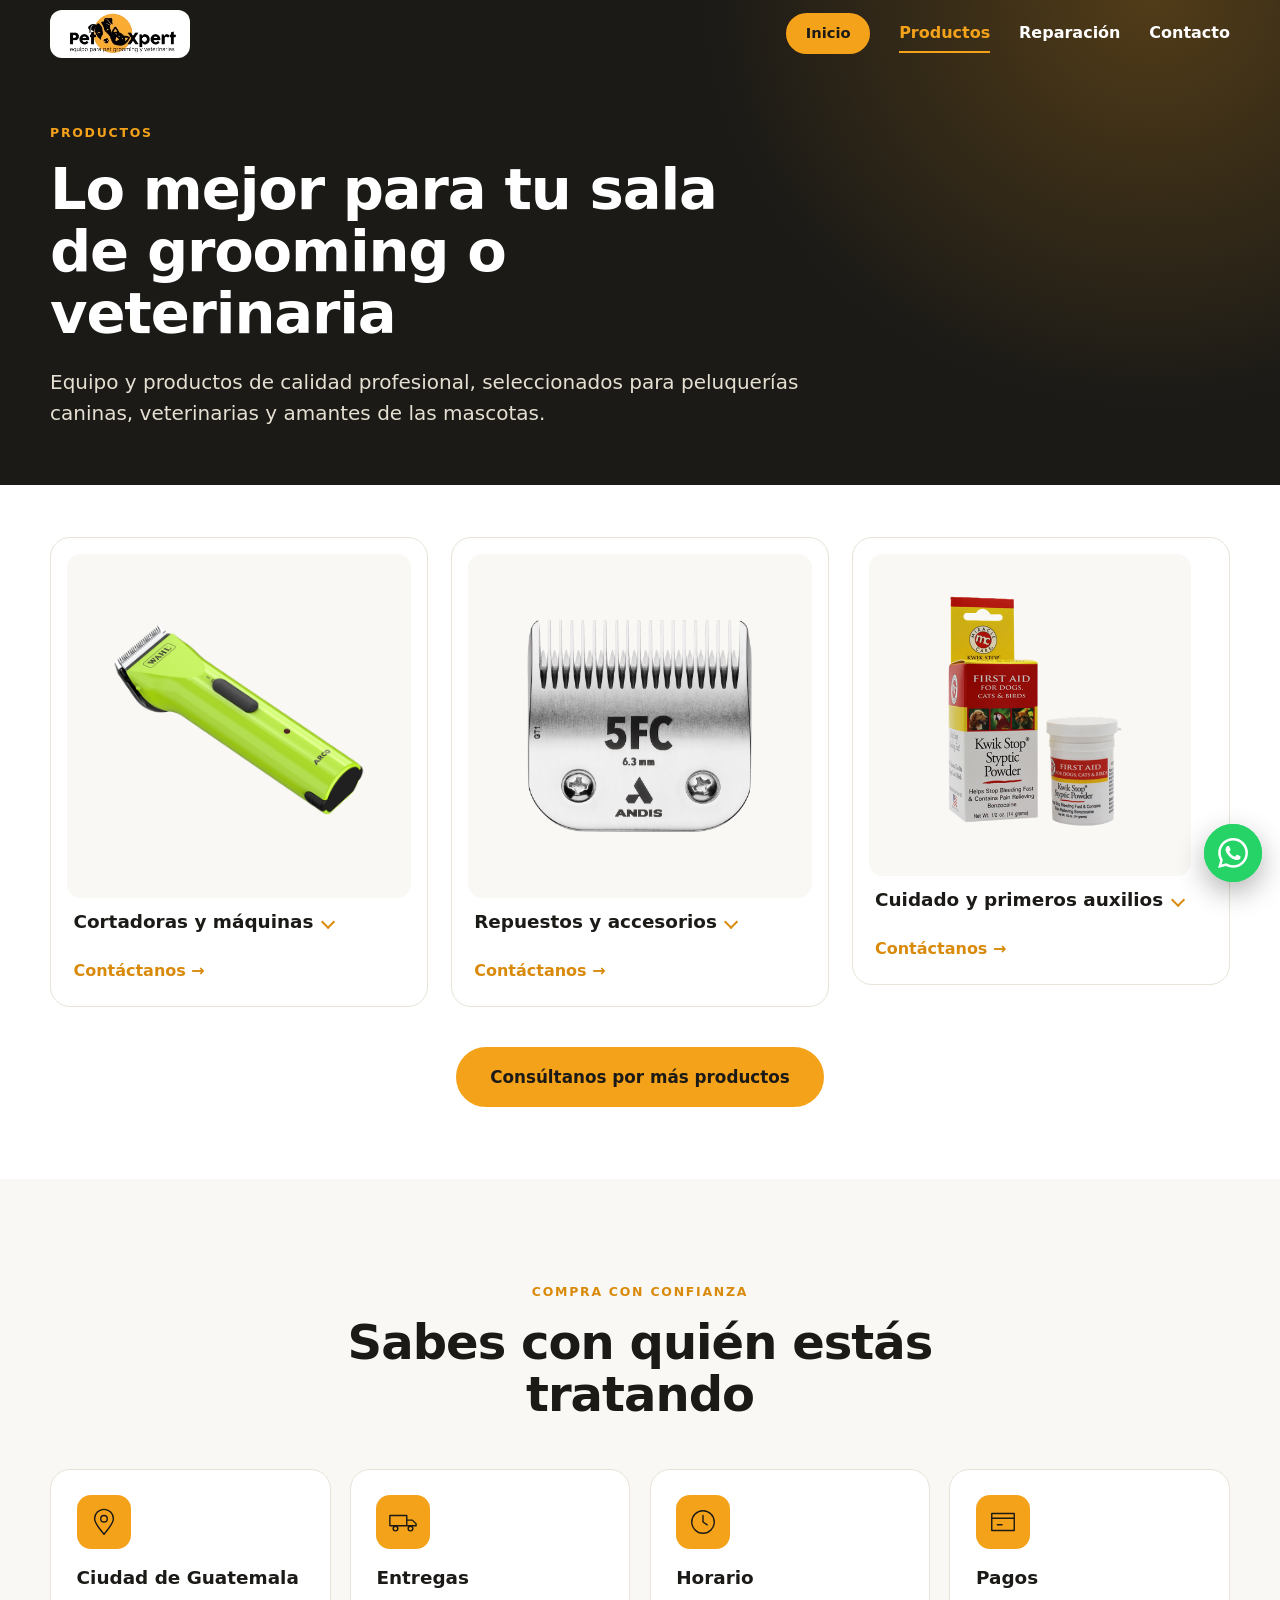
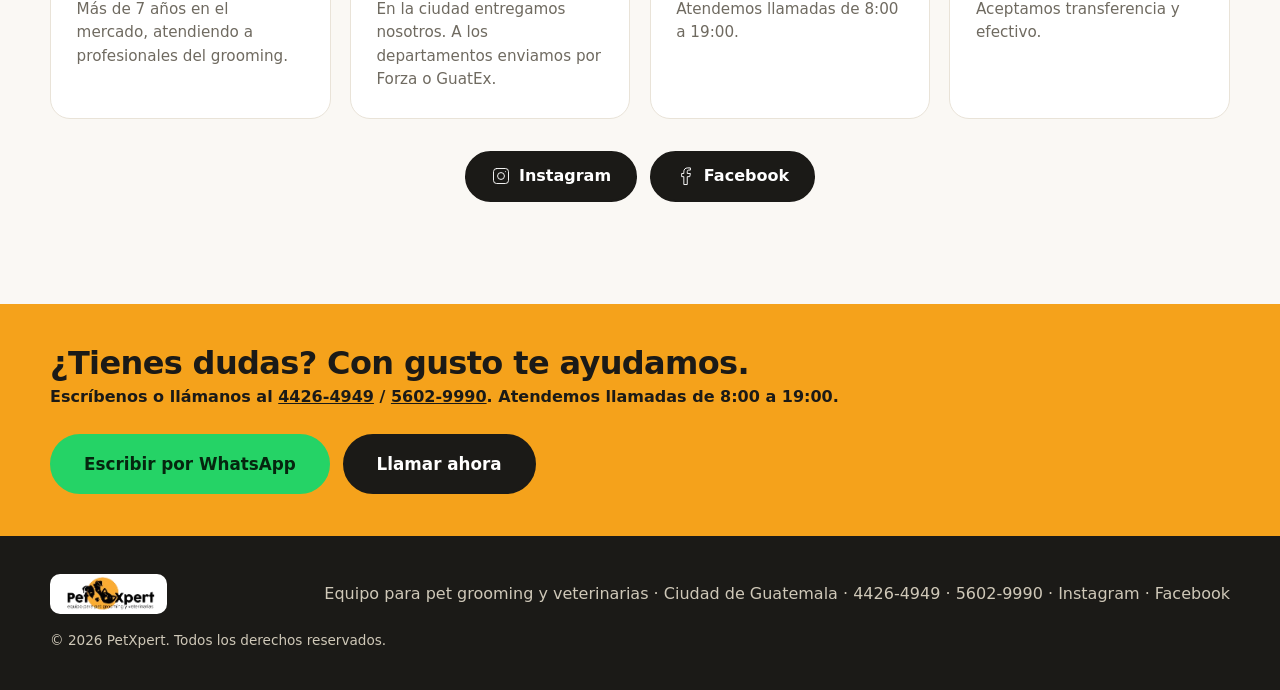
==== commit c4cfbe90: "Rename Cuchilla 5FC product card to Repuestos y accesorios Co-Authored-By: Claude Opus 5.5 <noreply@" ====
--- a/petxpert-web/productos.html
+++ b/petxpert-web/productos.html
@@ -60,12 +60,12 @@
           <article class="pcard reveal">
             <h3 class="pcard-head">
               <button class="pcard-toggle" type="button" aria-expanded="false" aria-controls="pdesc2">
-                <span class="pimg"><img src="assets/cuchilla5fc.png" alt="Cuchilla Andis 5FC" loading="lazy" width="320" height="320"></span>
-                <span class="pcard-name">Cuchilla 5FC</span>
+                <span class="pimg"><img src="assets/cuchilla5fc.png" alt="Repuestos y accesorios" loading="lazy" width="320" height="320"></span>
+                <span class="pcard-name">Repuestos y accesorios</span>
               </button>
             </h3>
-            <div class="pcard-desc" id="pdesc2"><p>Cuchilla 5FC para un corte preciso y de calidad</p></div>
-            <a class="more" href="https://wa.me/50256029990?text=Hola%20PetXpert%2C%20quisiera%20informaci%C3%B3n%20sobre%20la%20cuchilla%205FC" target="_blank" rel="noopener">Contáctanos →</a>
+            <div class="pcard-desc" id="pdesc2"><p>Cuchillas, repuestos y accesorios para mantener tu equipo como nuevo.</p></div>
+            <a class="more" href="https://wa.me/50256029990?text=Hola%20PetXpert%2C%20quisiera%20informaci%C3%B3n%20sobre%20repuestos%20y%20accesorios" target="_blank" rel="noopener">Contáctanos →</a>
           </article>
           <article class="pcard reveal">
             <h3 class="pcard-head">
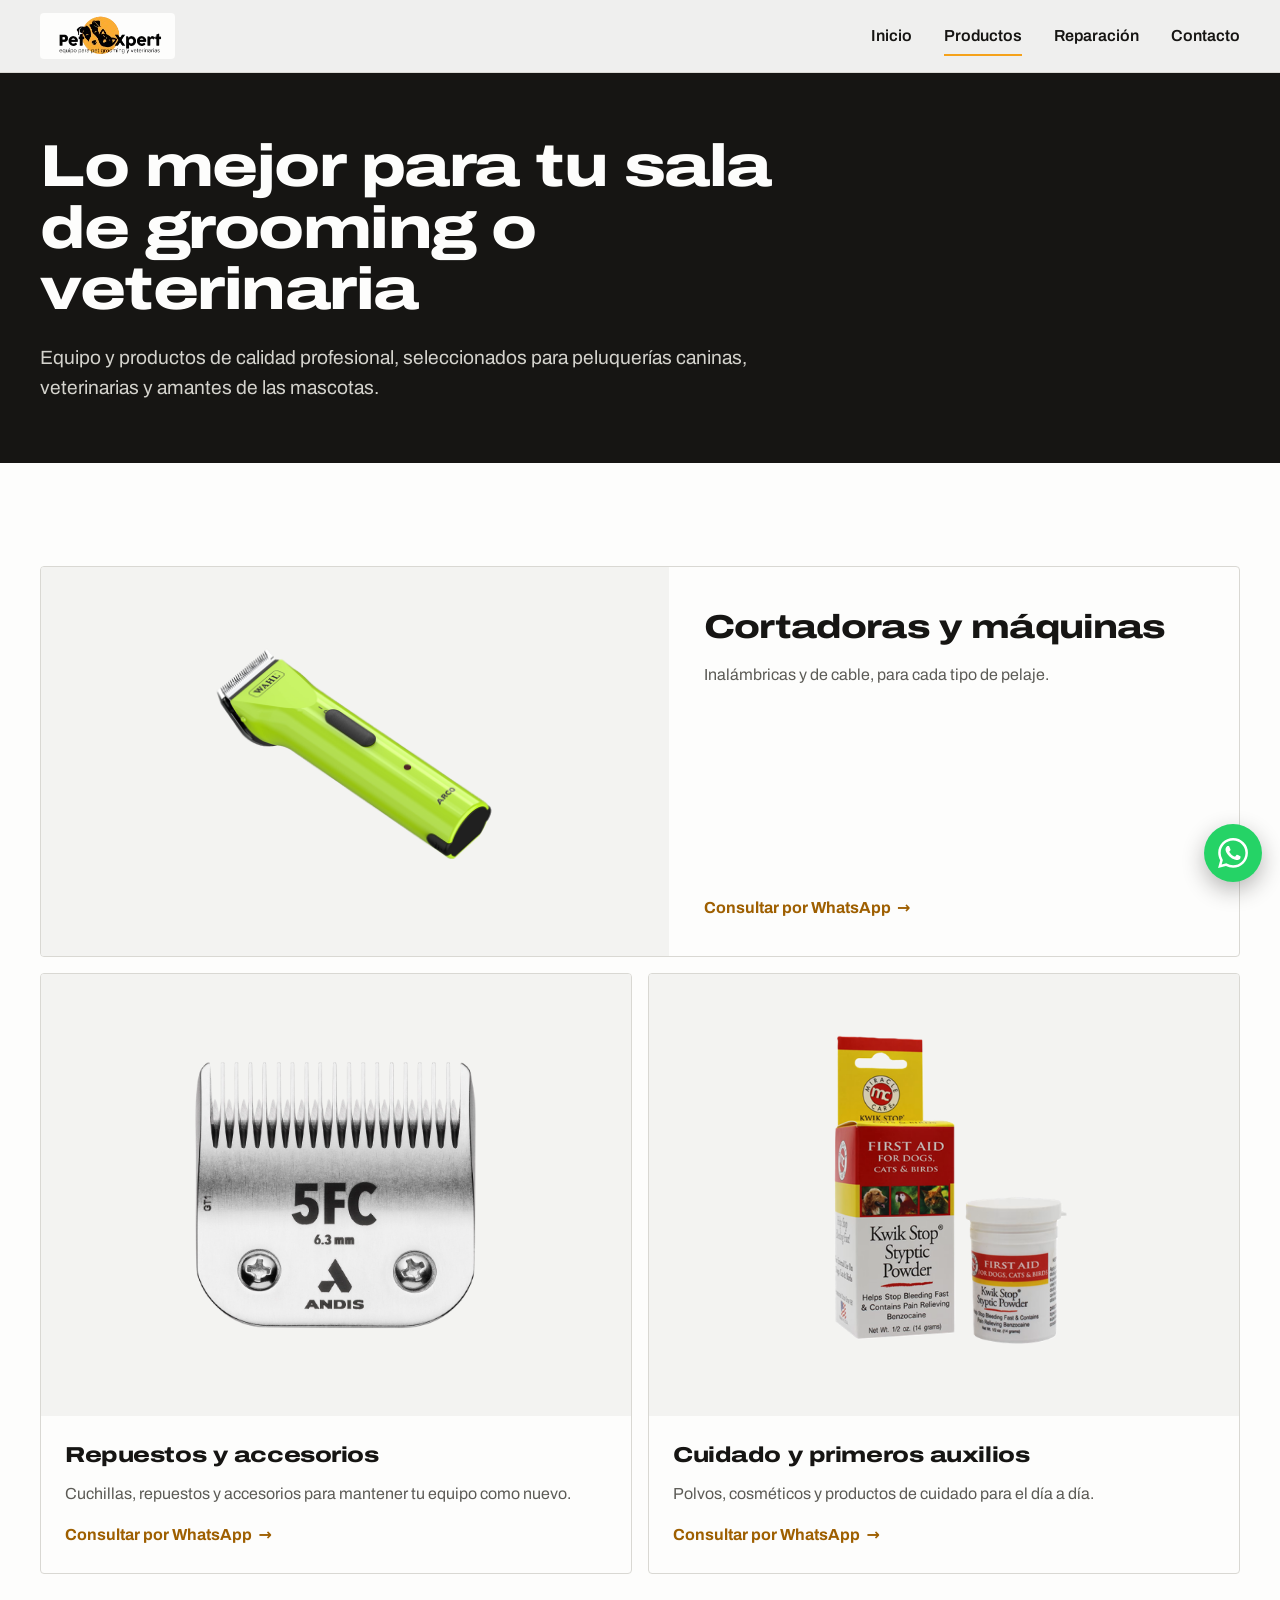
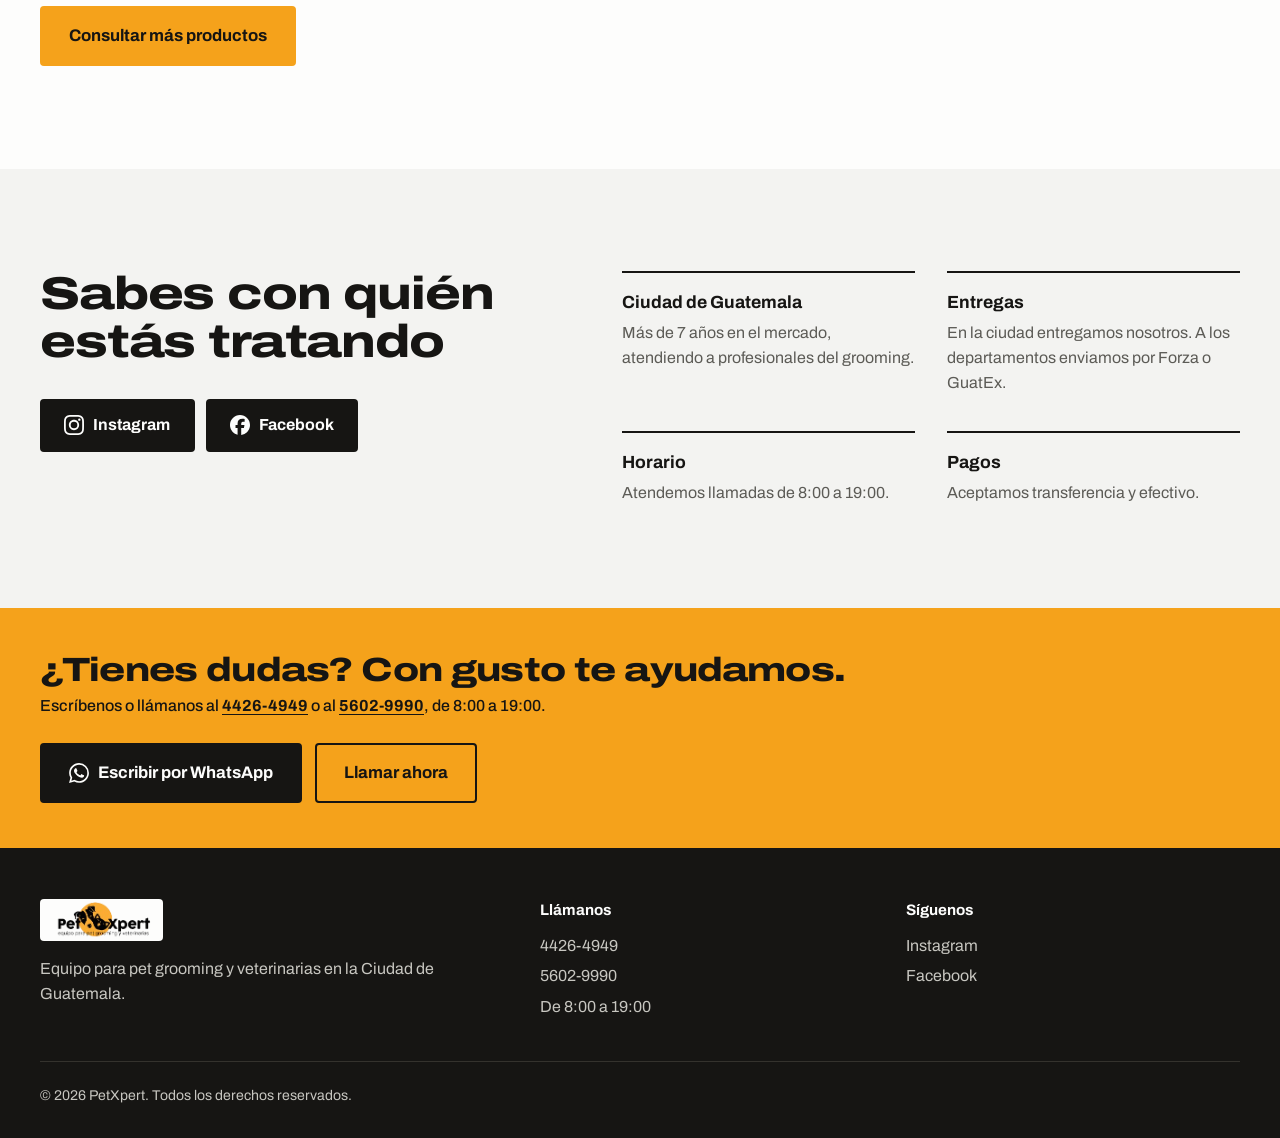
==== commit 785e5474: "Redesign PetXpert pages to drop generic template patterns - Self-hosted Archivo variable font; wide " ====
--- a/petxpert-web/productos.html
+++ b/petxpert-web/productos.html
@@ -4,16 +4,23 @@
   <meta charset="utf-8">
   <meta name="viewport" content="width=device-width, initial-scale=1">
   <title>Productos | PetXpert</title>
-  <meta name="description" content="Cortadoras, cuchillas, secadoras y productos de cuidado para pet grooming y veterinarias. Calidad profesional con envíos a toda Guatemala.">
+  <meta name="description" content="Cortadoras, cuchillas, secadoras y productos para grooming, baño de perros y veterinaria. Calidad profesional con envíos a toda Guatemala.">
+  <meta name="keywords" content="reparación, veterinaria, grooming, baño perros, secadoras, Guatemala, PetXpert, PetXpert Guatemala">
   <meta name="theme-color" content="#f5a21b">
-  <link rel="icon" type="image/png" href="assets/icon.png">
-  <link rel="apple-touch-icon" href="assets/icon.png">
+  <link rel="icon" href="/favicon.ico" sizes="any">
+  <link rel="icon" type="image/png" sizes="48x48" href="assets/icon-48.png">
+  <link rel="icon" type="image/png" sizes="192x192" href="assets/icon-192.png">
+  <link rel="apple-touch-icon" href="assets/apple-touch-icon.png">
+  <link rel="canonical" href="https://pet-xpert.com/productos.html">
   <script>document.documentElement.classList.add("js")</script>
+  <link rel="preload" href="fonts/archivo.woff2" as="font" type="font/woff2" crossorigin>
   <link rel="stylesheet" href="styles.css">
   <meta property="og:type" content="website">
   <meta property="og:title" content="Productos | PetXpert">
-  <meta property="og:description" content="Cortadoras, cuchillas, secadoras y productos de cuidado para pet grooming y veterinarias. Calidad profesional con envíos a toda Guatemala.">
-  <meta property="og:image" content="assets/logo.png">
+  <meta property="og:description" content="Cortadoras, cuchillas, secadoras y productos para grooming, baño de perros y veterinaria. Calidad profesional con envíos a toda Guatemala.">
+  <meta property="og:url" content="https://pet-xpert.com/productos.html">
+  <meta property="og:site_name" content="PetXpert">
+  <meta property="og:image" content="https://pet-xpert.com/assets/icon-512.png">
 </head>
 <body>
   <a class="skip" href="#contenido">Saltar al contenido</a>
@@ -21,10 +28,10 @@
   <header class="header" id="top">
     <div class="wrap header-row">
       <a href="index.html" class="brand" aria-label="PetXpert, inicio">
-        <img src="assets/logo.png" alt="PetXpert, equipo para pet grooming y veterinarias" width="120" height="48">
+        <img src="assets/logo.png" alt="PetXpert, equipo para pet grooming y veterinarias" width="134" height="46">
       </a>
       <nav class="nav" id="nav" aria-label="Principal">
-        <a class="btn btn-sm" href="index.html">Inicio</a>
+        <a href="index.html">Inicio</a>
         <a href="productos.html" aria-current="page">Productos</a>
         <a href="reparacion.html">Reparación</a>
         <a href="index.html#contacto">Contacto</a>
@@ -36,7 +43,6 @@
   <main id="contenido">
     <section class="page-hero">
       <div class="wrap">
-        <p class="eyebrow reveal">Productos</p>
         <h1 class="reveal">Lo mejor para tu sala de grooming o veterinaria</h1>
         <p class="lead reveal">Equipo y productos de calidad profesional, seleccionados para peluquerías caninas, veterinarias y amantes de las mascotas.</p>
       </div>
@@ -44,62 +50,51 @@
 
     <section class="section" id="productos">
       <div class="wrap">
-        
-
-        <div class="cards">
-          <article class="pcard reveal">
-            <h3 class="pcard-head">
-              <button class="pcard-toggle" type="button" aria-expanded="false" aria-controls="pdesc1">
-                <span class="pimg"><img src="assets/wahl-arco.png" alt="Cortadora Wahl Arco" loading="lazy" width="320" height="320"></span>
-                <span class="pcard-name">Cortadoras y máquinas</span>
-              </button>
-            </h3>
-            <div class="pcard-desc" id="pdesc1"><p>Inalámbricas y de cable, para cada tipo de pelaje.</p></div>
-            <a class="more" href="https://wa.me/50256029990?text=Hola%20PetXpert%2C%20quisiera%20informaci%C3%B3n%20sobre%20cortadoras%20y%20m%C3%A1quinas" target="_blank" rel="noopener">Contáctanos →</a>
+        <div class="catalog">
+          <article class="item item-wide reveal">
+            <div class="item-img"><img src="assets/wahl-arco.png" alt="Cortadora Wahl Arco" width="640" height="640" loading="lazy"></div>
+            <div class="item-body">
+              <h3>Cortadoras y máquinas</h3>
+              <p>Inalámbricas y de cable, para cada tipo de pelaje.</p>
+              <a class="more" href="https://wa.me/50256029990?text=Hola%20PetXpert%2C%20quisiera%20informaci%C3%B3n%20sobre%20cortadoras%20y%20m%C3%A1quinas" target="_blank" rel="noopener">Consultar por WhatsApp <span>→</span></a>
+            </div>
           </article>
-          <article class="pcard reveal">
-            <h3 class="pcard-head">
-              <button class="pcard-toggle" type="button" aria-expanded="false" aria-controls="pdesc2">
-                <span class="pimg"><img src="assets/cuchilla5fc.png" alt="Repuestos y accesorios" loading="lazy" width="320" height="320"></span>
-                <span class="pcard-name">Repuestos y accesorios</span>
-              </button>
-            </h3>
-            <div class="pcard-desc" id="pdesc2"><p>Cuchillas, repuestos y accesorios para mantener tu equipo como nuevo.</p></div>
-            <a class="more" href="https://wa.me/50256029990?text=Hola%20PetXpert%2C%20quisiera%20informaci%C3%B3n%20sobre%20repuestos%20y%20accesorios" target="_blank" rel="noopener">Contáctanos →</a>
+          <article class="item reveal">
+            <div class="item-img"><img src="assets/cuchilla5fc.png" alt="Cuchilla para cortadora" width="780" height="920" loading="lazy"></div>
+            <div class="item-body">
+              <h3>Repuestos y accesorios</h3>
+              <p>Cuchillas, repuestos y accesorios para mantener tu equipo como nuevo.</p>
+              <a class="more" href="https://wa.me/50256029990?text=Hola%20PetXpert%2C%20quisiera%20informaci%C3%B3n%20sobre%20repuestos%20y%20accesorios" target="_blank" rel="noopener">Consultar por WhatsApp <span>→</span></a>
+            </div>
           </article>
-          <article class="pcard reveal">
-            <h3 class="pcard-head">
-              <button class="pcard-toggle" type="button" aria-expanded="false" aria-controls="pdesc3">
-                <span class="pimg"><img src="assets/sty-powder.png" alt="Polvo hemostático Kwik Stop" loading="lazy" width="320" height="320"></span>
-                <span class="pcard-name">Cuidado y primeros auxilios</span>
-              </button>
-            </h3>
-            <div class="pcard-desc" id="pdesc3"><p>Polvos, cosméticos y productos de cuidado para el día a día.</p></div>
-            <a class="more" href="https://wa.me/50256029990?text=Hola%20PetXpert%2C%20quisiera%20informaci%C3%B3n%20sobre%20productos%20de%20cuidado%20y%20primeros%20auxilios" target="_blank" rel="noopener">Contáctanos →</a>
+          <article class="item reveal">
+            <div class="item-img"><img src="assets/sty-powder.png" alt="Polvo hemostático Kwik Stop" width="480" height="480" loading="lazy"></div>
+            <div class="item-body">
+              <h3>Cuidado y primeros auxilios</h3>
+              <p>Polvos, cosméticos y productos de cuidado para el día a día.</p>
+              <a class="more" href="https://wa.me/50256029990?text=Hola%20PetXpert%2C%20quisiera%20informaci%C3%B3n%20sobre%20productos%20de%20cuidado%20y%20primeros%20auxilios" target="_blank" rel="noopener">Consultar por WhatsApp <span>→</span></a>
+            </div>
           </article>
         </div>
-
-        <p class="center reveal"><a class="btn btn-lg" href="https://wa.me/50256029990?text=Hola%20PetXpert%2C%20quisiera%20consultar%20por%20m%C3%A1s%20productos" target="_blank" rel="noopener">Consúltanos por más productos</a></p>
+        <p class="catalog-more reveal"><a class="btn btn-lg" href="https://wa.me/50256029990?text=Hola%20PetXpert%2C%20quisiera%20consultar%20por%20m%C3%A1s%20productos" target="_blank" rel="noopener">Consultar más productos</a></p>
       </div>
     </section>
 
-    <!-- CONFIANZA -->
     <section class="section trust">
-      <div class="wrap">
-        <header class="section-head reveal">
-          <p class="eyebrow">Compra con confianza</p>
+      <div class="wrap trust-grid">
+        <div class="reveal">
           <h2>Sabes con quién estás tratando</h2>
-        </header>
-        <div class="trust-grid">
-          <article class="reveal"><span class="ico"><svg viewBox="0 0 64 64" aria-hidden="true"><path d="M32 58C20 44 12 34 12 25a20 20 0 0 1 40 0c0 9-8 19-20 33z" fill="none" stroke="currentColor" stroke-width="3" stroke-linecap="round" stroke-linejoin="round"/><circle cx="32" cy="25" r="7" fill="none" stroke="currentColor" stroke-width="3"/></svg></span><h3>Ciudad de Guatemala</h3><p>Más de 7 años en el mercado, atendiendo a profesionales del grooming.</p></article>
-          <article class="reveal"><span class="ico"><svg viewBox="0 0 64 64" aria-hidden="true"><path d="M4 40h36V18H4zM40 28h12l8 8v4H40z" fill="none" stroke="currentColor" stroke-width="3" stroke-linecap="round" stroke-linejoin="round"/><circle cx="16" cy="46" r="5" fill="none" stroke="currentColor" stroke-width="3"/><circle cx="48" cy="46" r="5" fill="none" stroke="currentColor" stroke-width="3"/></svg></span><h3>Entregas</h3><p>En la ciudad entregamos nosotros. A los departamentos enviamos por Forza o GuatEx.</p></article>
-          <article class="reveal"><span class="ico"><svg viewBox="0 0 64 64" aria-hidden="true"><path d="M32 18v14l9 6" fill="none" stroke="currentColor" stroke-width="3" stroke-linecap="round" stroke-linejoin="round"/><circle cx="32" cy="32" r="24" fill="none" stroke="currentColor" stroke-width="3"/></svg></span><h3>Horario</h3><p>Atendemos llamadas de 8:00 a 19:00.</p></article>
-          <article class="reveal"><span class="ico"><svg viewBox="0 0 64 64" aria-hidden="true"><path d="M8 14h48v36H8zM8 24h48M20 38h10" fill="none" stroke="currentColor" stroke-width="3" stroke-linecap="round" stroke-linejoin="round"/></svg></span><h3>Pagos</h3><p>Aceptamos transferencia y efectivo.</p></article>
+          <div class="social">
+            <a class="btn btn-dark" href="https://www.instagram.com/petxpertguate/" target="_blank" rel="noopener"><svg viewBox="0 0 24 24" aria-hidden="true"><path fill="currentColor" d="M7.0301.084c-1.2768.0602-2.1487.264-2.911.5634-.7888.3075-1.4575.72-2.1228 1.3877-.6652.6677-1.075 1.3368-1.3802 2.127-.2954.7638-.4956 1.6365-.552 2.914-.0564 1.2775-.0689 1.6882-.0626 4.947.0062 3.2586.0206 3.6671.0825 4.9473.061 1.2765.264 2.1482.5635 2.9107.308.7889.72 1.4573 1.388 2.1228.6679.6655 1.3365 1.0743 2.1285 1.38.7632.295 1.6361.4961 2.9134.552 1.2773.056 1.6884.069 4.9462.0627 3.2578-.0062 3.668-.0207 4.9478-.0814 1.28-.0607 2.147-.2652 2.9098-.5633.7889-.3086 1.4578-.72 2.1228-1.3881.665-.6682 1.0745-1.3378 1.3795-2.1284.2957-.7632.4966-1.636.552-2.9124.056-1.2809.0692-1.6898.063-4.948-.0063-3.2583-.021-3.6668-.0817-4.9465-.0607-1.2797-.264-2.1487-.5633-2.9117-.3084-.7889-.72-1.4568-1.3876-2.1228C21.2982 1.33 20.628.9208 19.8378.6165 19.074.321 18.2017.1197 16.9244.0645 15.6471.0093 15.236-.005 11.977.0014 8.718.0076 8.31.0215 7.0301.0839m.1402 21.6932c-1.17-.0509-1.8053-.2453-2.2287-.408-.5606-.216-.96-.4771-1.3819-.895-.422-.4178-.6811-.8186-.9-1.378-.1644-.4234-.3624-1.058-.4171-2.228-.0595-1.2645-.072-1.6442-.079-4.848-.007-3.2037.0053-3.583.0607-4.848.05-1.169.2456-1.805.408-2.2282.216-.5613.4762-.96.895-1.3816.4188-.4217.8184-.6814 1.3783-.9003.423-.1651 1.0575-.3614 2.227-.4171 1.2655-.06 1.6447-.072 4.848-.079 3.2033-.007 3.5835.005 4.8495.0608 1.169.0508 1.8053.2445 2.228.408.5608.216.96.4754 1.3816.895.4217.4194.6816.8176.9005 1.3787.1653.4217.3617 1.056.4169 2.2263.0602 1.2655.0739 1.645.0796 4.848.0058 3.203-.0055 3.5834-.061 4.848-.051 1.17-.245 1.8055-.408 2.2294-.216.5604-.4763.96-.8954 1.3814-.419.4215-.8181.6811-1.3783.9-.4224.1649-1.0577.3617-2.2262.4174-1.2656.0595-1.6448.072-4.8493.079-3.2045.007-3.5825-.006-4.848-.0608M16.953 5.5864A1.44 1.44 0 1 0 18.39 4.144a1.44 1.44 0 0 0-1.437 1.4424M5.8385 12.012c.0067 3.4032 2.7706 6.1557 6.173 6.1493 3.4026-.0065 6.157-2.7701 6.1506-6.1733-.0065-3.4032-2.771-6.1565-6.174-6.1498-3.403.0067-6.156 2.771-6.1496 6.1738M8 12.0077a4 4 0 1 1 4.008 3.9921A3.9996 3.9996 0 0 1 8 12.0077"/></svg>Instagram</a>
+            <a class="btn btn-dark" href="https://www.facebook.com/PetXpertGT/" target="_blank" rel="noopener"><svg viewBox="0 0 24 24" aria-hidden="true"><path fill="currentColor" d="M9.101 23.691v-7.98H6.627v-3.667h2.474v-1.58c0-4.085 1.848-5.978 5.858-5.978.401 0 .955.042 1.468.103a8.68 8.68 0 0 1 1.141.195v3.325a8.623 8.623 0 0 0-.653-.036 26.805 26.805 0 0 0-.733-.009c-.707 0-1.259.096-1.675.309a1.686 1.686 0 0 0-.679.622c-.258.42-.374.995-.374 1.752v1.297h3.919l-.386 2.103-.287 1.564h-3.246v8.245C19.396 23.238 24 18.179 24 12.044c0-6.627-5.373-12-12-12s-12 5.373-12 12c0 5.628 3.874 10.35 9.101 11.647Z"/></svg>Facebook</a>
+          </div>
         </div>
-        <div class="social reveal">
-          <a class="btn btn-dark" href="https://www.instagram.com/petxpertguate/" target="_blank" rel="noopener"><svg viewBox="0 0 64 64" aria-hidden="true"><path d="M18 8h28a10 10 0 0 1 10 10v28a10 10 0 0 1-10 10H18A10 10 0 0 1 8 46V18A10 10 0 0 1 18 8zM46 18h.01" fill="none" stroke="currentColor" stroke-width="3" stroke-linecap="round" stroke-linejoin="round"/><circle cx="32" cy="32" r="11" fill="none" stroke="currentColor" stroke-width="3"/></svg>Instagram</a>
-          <a class="btn btn-dark" href="https://www.facebook.com/PetXpertGT/" target="_blank" rel="noopener"><svg viewBox="0 0 64 64" aria-hidden="true"><path d="M36 58V34h8l2-10H36v-6c0-3 1-5 5-5h5V6h-8c-9 0-13 5-13 13v5h-7v10h7v24z" fill="none" stroke="currentColor" stroke-width="3" stroke-linecap="round" stroke-linejoin="round"/></svg>Facebook</a>
-        </div>
+        <dl class="facts">
+          <div class="reveal"><dt>Ciudad de Guatemala</dt><dd>Más de 7 años en el mercado, atendiendo a profesionales del grooming.</dd></div>
+          <div class="reveal"><dt>Entregas</dt><dd>En la ciudad entregamos nosotros. A los departamentos enviamos por Forza o GuatEx.</dd></div>
+          <div class="reveal"><dt>Horario</dt><dd>Atendemos llamadas de 8:00 a 19:00.</dd></div>
+          <div class="reveal"><dt>Pagos</dt><dd>Aceptamos transferencia y efectivo.</dd></div>
+        </dl>
       </div>
     </section>
 
@@ -107,26 +102,45 @@
       <div class="wrap cta-row">
         <div>
           <h2>¿Tienes dudas? Con gusto te ayudamos.</h2>
-          <p>Escríbenos o llámanos al <a href="tel:+50244264949">4426-4949</a> / <a href="tel:+50256029990">5602-9990</a>. Atendemos llamadas de 8:00 a 19:00.</p>
+          <p>Escríbenos o llámanos al <a href="tel:+50244264949">4426-4949</a> o al <a href="tel:+50256029990">5602-9990</a>, de 8:00 a 19:00.</p>
         </div>
         <div class="cta-btns">
-          <a class="btn btn-lg wa" href="https://wa.me/50256029990?text=Hola%20PetXpert%2C%20quisiera%20informaci%C3%B3n" target="_blank" rel="noopener">Escribir por WhatsApp</a>
-          <a class="btn btn-lg btn-dark" href="tel:+50244264949">Llamar ahora</a>
+          <a class="btn btn-lg btn-dark" href="https://wa.me/50256029990?text=Hola%20PetXpert%2C%20quisiera%20informaci%C3%B3n" target="_blank" rel="noopener"><svg viewBox="0 0 24 24" aria-hidden="true"><path fill="currentColor" d="M17.472 14.382c-.297-.149-1.758-.867-2.03-.967-.273-.099-.471-.148-.67.15-.197.297-.767.966-.94 1.164-.173.199-.347.223-.644.075-.297-.15-1.255-.463-2.39-1.475-.883-.788-1.48-1.761-1.653-2.059-.173-.297-.018-.458.13-.606.134-.133.298-.347.446-.52.149-.174.198-.298.298-.497.099-.198.05-.371-.025-.52-.075-.149-.669-1.612-.916-2.207-.242-.579-.487-.5-.669-.51-.173-.008-.371-.01-.57-.01-.198 0-.52.074-.792.372-.272.297-1.04 1.016-1.04 2.479 0 1.462 1.065 2.875 1.213 3.074.149.198 2.096 3.2 5.077 4.487.709.306 1.262.489 1.694.625.712.227 1.36.195 1.871.118.571-.085 1.758-.719 2.006-1.413.248-.694.248-1.289.173-1.413-.074-.124-.272-.198-.57-.347m-5.421 7.403h-.004a9.87 9.87 0 01-5.031-1.378l-.361-.214-3.741.982.998-3.648-.235-.374a9.86 9.86 0 01-1.51-5.26c.001-5.45 4.436-9.884 9.888-9.884 2.64 0 5.122 1.03 6.988 2.898a9.825 9.825 0 012.893 6.994c-.003 5.45-4.437 9.884-9.885 9.884m8.413-18.297A11.815 11.815 0 0012.05 0C5.495 0 .16 5.335.157 11.892c0 2.096.547 4.142 1.588 5.945L.057 24l6.305-1.654a11.882 11.882 0 005.683 1.448h.005c6.554 0 11.89-5.335 11.893-11.893a11.821 11.821 0 00-3.48-8.413Z"/></svg>Escribir por WhatsApp</a>
+          <a class="btn btn-lg btn-line" href="tel:+50244264949">Llamar ahora</a>
         </div>
       </div>
     </section>
   </main>
 
   <footer class="footer">
-    <div class="wrap footer-row">
-      <img src="assets/logo.png" alt="PetXpert" width="100" height="40" loading="lazy">
-      <p>Equipo para pet grooming y veterinarias · Ciudad de Guatemala · <a href="tel:+50244264949">4426-4949</a> · <a href="tel:+50256029990">5602-9990</a> · <a href="https://www.instagram.com/petxpertguate/" target="_blank" rel="noopener">Instagram</a> · <a href="https://www.facebook.com/PetXpertGT/" target="_blank" rel="noopener">Facebook</a></p>
-      <p class="small">© <span id="year">2026</span> PetXpert. Todos los derechos reservados.</p>
+    <div class="wrap">
+      <div class="footer-grid">
+        <div>
+          <img src="assets/logo.png" alt="PetXpert" width="123" height="42" loading="lazy">
+          <p>Equipo para pet grooming y veterinarias en la Ciudad de Guatemala.</p>
+        </div>
+        <div>
+          <h3>Llámanos</h3>
+          <ul>
+            <li><a href="tel:+50244264949">4426-4949</a></li>
+            <li><a href="tel:+50256029990">5602-9990</a></li>
+            <li>De 8:00 a 19:00</li>
+          </ul>
+        </div>
+        <div>
+          <h3>Síguenos</h3>
+          <ul>
+            <li><a href="https://www.instagram.com/petxpertguate/" target="_blank" rel="noopener">Instagram</a></li>
+            <li><a href="https://www.facebook.com/PetXpertGT/" target="_blank" rel="noopener">Facebook</a></li>
+          </ul>
+        </div>
+      </div>
+      <p class="footer-base">© <span id="year">2026</span> PetXpert. Todos los derechos reservados.</p>
     </div>
   </footer>
 
   <a class="wa-float" href="https://wa.me/50256029990?text=Hola%20PetXpert%2C%20quisiera%20informaci%C3%B3n" target="_blank" rel="noopener" aria-label="Escribir por WhatsApp">
-    <svg viewBox="0 0 24 24" aria-hidden="true"><path fill="currentColor" d="M17.472 14.382c-.297-.149-1.758-.867-2.03-.967-.273-.099-.471-.148-.67.15-.197.297-.767.966-.94 1.164-.173.199-.347.223-.644.075-.297-.15-1.255-.463-2.39-1.475-.883-.788-1.48-1.761-1.653-2.059-.173-.297-.018-.458.13-.606.134-.133.298-.347.446-.52.149-.174.198-.298.298-.497.099-.198.05-.371-.025-.52-.075-.149-.669-1.612-.916-2.207-.242-.579-.487-.5-.669-.51-.173-.008-.371-.01-.57-.01-.198 0-.52.074-.792.372-.272.297-1.04 1.016-1.04 2.479 0 1.462 1.065 2.875 1.213 3.074.149.198 2.096 3.2 5.077 4.487.709.306 1.262.489 1.694.625.712.227 1.36.195 1.871.118.571-.085 1.758-.719 2.006-1.413.248-.694.248-1.289.173-1.413-.074-.124-.272-.198-.57-.347m-5.421 7.403h-.004a9.87 9.87 0 01-5.031-1.378l-.361-.214-3.741.982.998-3.648-.235-.374a9.86 9.86 0 01-1.51-5.26c.001-5.45 4.436-9.884 9.888-9.884 2.64 0 5.122 1.03 6.988 2.898a9.825 9.825 0 012.893 6.994c-.003 5.45-4.437 9.884-9.885 9.884m8.413-18.297A11.815 11.815 0 0012.05 0C5.495 0 .16 5.335.157 11.892c0 2.096.547 4.142 1.588 5.945L.057 24l6.305-1.654a11.882 11.882 0 005.683 1.448h.005c6.554 0 11.89-5.335 11.893-11.893a11.821 11.821 0 00-3.48-8.413z"/></svg>
+    <svg viewBox="0 0 24 24" aria-hidden="true"><path fill="currentColor" d="M17.472 14.382c-.297-.149-1.758-.867-2.03-.967-.273-.099-.471-.148-.67.15-.197.297-.767.966-.94 1.164-.173.199-.347.223-.644.075-.297-.15-1.255-.463-2.39-1.475-.883-.788-1.48-1.761-1.653-2.059-.173-.297-.018-.458.13-.606.134-.133.298-.347.446-.52.149-.174.198-.298.298-.497.099-.198.05-.371-.025-.52-.075-.149-.669-1.612-.916-2.207-.242-.579-.487-.5-.669-.51-.173-.008-.371-.01-.57-.01-.198 0-.52.074-.792.372-.272.297-1.04 1.016-1.04 2.479 0 1.462 1.065 2.875 1.213 3.074.149.198 2.096 3.2 5.077 4.487.709.306 1.262.489 1.694.625.712.227 1.36.195 1.871.118.571-.085 1.758-.719 2.006-1.413.248-.694.248-1.289.173-1.413-.074-.124-.272-.198-.57-.347m-5.421 7.403h-.004a9.87 9.87 0 01-5.031-1.378l-.361-.214-3.741.982.998-3.648-.235-.374a9.86 9.86 0 01-1.51-5.26c.001-5.45 4.436-9.884 9.888-9.884 2.64 0 5.122 1.03 6.988 2.898a9.825 9.825 0 012.893 6.994c-.003 5.45-4.437 9.884-9.885 9.884m8.413-18.297A11.815 11.815 0 0012.05 0C5.495 0 .16 5.335.157 11.892c0 2.096.547 4.142 1.588 5.945L.057 24l6.305-1.654a11.882 11.882 0 005.683 1.448h.005c6.554 0 11.89-5.335 11.893-11.893a11.821 11.821 0 00-3.48-8.413Z"/></svg>
   </a>
 
   <script src="main.js" defer></script>
--- a/petxpert-web/styles.css
+++ b/petxpert-web/styles.css
@@ -1,320 +1,294 @@
+/* Archivo (SIL OFL, see fonts/OFL.txt), variable weight 100-900 and width 62-125% */
+@font-face {
+  font-family: 'Archivo';
+  src: url('fonts/archivo.woff2') format('woff2');
+  font-weight: 100 900;
+  font-stretch: 62% 125%;
+  font-style: normal;
+  font-display: swap;
+}
+
 :root {
   --orange: #f5a21b;
-  --orange-dark: #d98a0b;
-  --orange-soft: #fff3dc;
-  --ink: #1b1a17;
-  --ink2: #26241f;
-  --muted: #6f6a60;
-  --line: #e9e3d8;
-  --cream: #faf8f4;
+  --orange-dark: #9e5f00;   /* text-safe orange: 4.6:1 on paper, 5:1 on white */
+  --ink: #161513;
+  --ink-2: #22211e;
+  --ink-line: #34322d;
+  --paper: #f3f3f1;
+  --white: #fdfdfc;
+  --muted: #5c5b56;
+  --line: #d9d8d3;
   --wa: #25d366;
-  --radius: 20px;
+  --r: 4px;                 /* one corner radius for the whole site */
+  --wide: 125%;
+  --ease: cubic-bezier(.16, 1, .3, 1);
 }
 *, *::before, *::after { box-sizing: border-box; }
-html { scroll-behavior: smooth; scroll-padding-top: 76px; }
+html { scroll-behavior: smooth; scroll-padding-top: 80px; }
 body {
-  margin: 0; color: var(--ink); background: #fff; line-height: 1.55;
-  font-family: system-ui, -apple-system, 'Segoe UI', Roboto, 'Helvetica Neue', Arial, sans-serif;
+  margin: 0; color: var(--ink); background: var(--white); line-height: 1.55;
+  font-family: 'Archivo', system-ui, -apple-system, 'Segoe UI', Roboto, Arial, sans-serif;
   -webkit-font-smoothing: antialiased;
 }
 img { max-width: 100%; display: block; }
 a { color: inherit; text-decoration: none; }
-h1, h2, h3, p { margin: 0; }
-h1, h2 { line-height: 1.08; letter-spacing: -0.02em; }
-:focus-visible { outline: 3px solid var(--orange); outline-offset: 3px; border-radius: 6px; }
-.wrap { width: min(1180px, 100% - 2.5rem); margin-inline: auto; }
-.center { text-align: center; margin-top: 2.5rem; }
-.small { font-size: 0.85rem; }
+h1, h2, h3, p, dl, dd { margin: 0; }
+h1, h2 { font-stretch: var(--wide); font-weight: 800; line-height: 1.04; letter-spacing: -0.025em; }
+h2 { font-size: clamp(1.8rem, 3.6vw, 2.9rem); }
+h3 { font-weight: 700; }
+:focus-visible { outline: 3px solid var(--orange); outline-offset: 3px; }
+.wrap { width: min(1200px, 100% - 2.5rem); margin-inline: auto; }
 .skip { position: absolute; left: -999px; top: 0; background: var(--orange); padding: .6rem 1rem; z-index: 100; }
 .skip:focus { left: 0; }
+.muted { color: var(--muted); }
 
 /* ---------- buttons ---------- */
 .btn {
-  display: inline-flex; align-items: center; justify-content: center; gap: .5rem; cursor: pointer;
-  font: inherit; font-weight: 700; border: 2px solid var(--orange); border-radius: 999px;
-  background: var(--orange); color: var(--ink); padding: .7rem 1.5rem;
-  transition: transform .15s, background .15s, box-shadow .15s, color .15s;
-}
-.btn:hover { background: var(--orange-dark); border-color: var(--orange-dark); transform: translateY(-2px); box-shadow: 0 10px 24px rgb(245 162 27 / 35%); }
-.btn:active { transform: translateY(0) scale(.98); }
-.btn-sm { padding: .45rem 1.1rem; font-size: .92rem; }
-.btn-lg { padding: .95rem 2rem; font-size: 1.05rem; }
-.btn-outline { background: transparent; color: #fff; border-color: rgb(255 255 255 / 45%); }
-.btn-outline:hover { background: #fff; color: var(--ink); border-color: #fff; box-shadow: none; }
-.wa { background: var(--wa); border-color: var(--wa); color: #05260f; }
-.wa:hover { background: #1fb956; border-color: #1fb956; box-shadow: 0 10px 24px rgb(37 211 102 / 35%); }
+  display: inline-flex; align-items: center; justify-content: center; gap: .55rem; cursor: pointer; white-space: nowrap;
+  font: inherit; font-weight: 700; border: 2px solid var(--orange); border-radius: var(--r);
+  background: var(--orange); color: var(--ink); padding: .75rem 1.4rem;
+  transition: background-color .2s, border-color .2s, color .2s, transform .15s var(--ease);
+}
+.btn:hover { background: #ffb43d; border-color: #ffb43d; }
+.btn:active { transform: translateY(1px); }
+.btn-lg { padding: .95rem 1.7rem; font-size: 1.05rem; }
+.btn-ghost { background: transparent; color: var(--white); border-color: rgb(253 253 252 / 40%); }
+.btn-ghost:hover { background: var(--white); color: var(--ink); border-color: var(--white); }
+.btn-dark { background: var(--ink); border-color: var(--ink); color: var(--white); }
+.btn-dark:hover { background: var(--ink-2); border-color: var(--ink-2); }
+.btn-line { background: transparent; color: var(--ink); border-color: var(--ink); }
+.btn-line:hover { background: var(--ink); color: var(--white); }
+.btn svg { width: 20px; height: 20px; flex: none; }
+
+/* text link with arrow */
+.more { display: inline-flex; gap: .4rem; font-weight: 700; color: var(--orange-dark); }
+.more span { transition: transform .25s var(--ease); }
+a:hover > .more span, .more:hover span { transform: translateX(4px); }
 
 /* ---------- header ---------- */
-.header { position: sticky; top: 0; z-index: 50; background: rgb(255 255 255 / 0%); transition: background .25s, box-shadow .25s; }
-.header.solid { background: rgb(255 255 255 / 92%); backdrop-filter: saturate(1.4) blur(12px); box-shadow: 0 1px 0 var(--line); }
-.header-row { display: flex; align-items: center; justify-content: space-between; padding: .6rem 0; }
-.brand img { height: 48px; width: auto; background: #fff; border-radius: 12px; padding: 2px 6px; }
-.nav { display: flex; align-items: center; gap: 1.8rem; }
-.nav a:not(.btn) { font-weight: 600; color: #fff; position: relative; padding: .3rem 0; transition: color .2s; }
-.header.solid .nav a:not(.btn) { color: var(--ink); }
-.nav a:not(.btn)::after { content: ''; position: absolute; left: 0; bottom: -2px; height: 2px; width: 0; background: var(--orange); transition: width .25s; }
-.nav a:not(.btn):hover::after { width: 100%; }
+.header { position: sticky; top: 0; z-index: 50; margin-bottom: -72px; transition: background-color .25s, box-shadow .25s; }
+.header.solid { background: rgb(253 253 252 / 94%); backdrop-filter: blur(10px); box-shadow: 0 1px 0 var(--line); }
+.header-row { display: flex; align-items: center; justify-content: space-between; height: 72px; }
+.brand img { height: 46px; width: auto; background: var(--white); border-radius: var(--r); padding: 2px 6px; }
+.nav { display: flex; align-items: center; gap: 2rem; }
+.nav a { font-weight: 600; color: var(--white); position: relative; padding: .3rem 0; transition: color .2s; }
+.header.solid .nav a { color: var(--ink); }
+.nav a::after { content: ''; position: absolute; left: 0; right: 0; bottom: -3px; height: 2px; background: var(--orange); transform: scaleX(0); transform-origin: left; transition: transform .3s var(--ease); }
+.nav a:hover::after, .nav a[aria-current='page']::after { transform: scaleX(1); }
 .burger { display: none; background: none; border: 0; width: 44px; height: 44px; cursor: pointer; flex-direction: column; justify-content: center; align-items: center; gap: 5px; }
-.burger span { width: 24px; height: 2.5px; background: #fff; border-radius: 2px; transition: transform .25s, opacity .2s, background .2s; }
+.burger span { width: 24px; height: 2.5px; background: var(--white); transition: transform .25s, opacity .2s, background-color .2s; }
 .header.solid .burger span { background: var(--ink); }
 
-/* ---------- hero ---------- */
-.header { margin-bottom: -72px; }
-.hero { position: relative; background: var(--ink); color: #fff; overflow: hidden; padding: 7.5rem 0 5rem; isolation: isolate; }
-.hero::before {
-  content: ''; position: absolute; inset: 0; z-index: -1;
-  background: radial-gradient(60% 70% at 85% 40%, rgb(245 162 27 / 22%), transparent 70%),
-              radial-gradient(40% 50% at 0% 100%, rgb(245 162 27 / 12%), transparent 70%);
-}
-.hero-grid { display: grid; grid-template-columns: 1.05fr 1fr; gap: 2rem; align-items: center; }
-.eyebrow { color: var(--orange); font-weight: 800; letter-spacing: .14em; text-transform: uppercase; font-size: .78rem; margin-bottom: 1rem; }
-.hero h1 { font-size: clamp(2.3rem, 5.6vw, 4.4rem); font-weight: 900; }
-.hero h1 em { font-style: normal; color: var(--orange); position: relative; white-space: nowrap; }
-.hero h1 em::after { content: ''; position: absolute; left: 0; right: 0; bottom: .02em; height: .12em; background: var(--orange); opacity: .35; border-radius: 4px; }
-.lead { margin-top: 1.4rem; font-size: clamp(1.05rem, 1.6vw, 1.25rem); color: #e6e0d2; max-width: 34em; }
-.lead strong { color: #fff; }
-.hero-cta { display: flex; gap: .9rem; flex-wrap: wrap; margin-top: 2rem; }
-.hero-points { display: flex; gap: .6rem 1.4rem; flex-wrap: wrap; list-style: none; padding: 0; margin: 2rem 0 0; color: #cfc8b8; font-size: .92rem; }
-.hero-points li::before { content: '✓'; color: var(--orange); font-weight: 900; margin-right: .45rem; }
-
-.hero-art { position: relative; aspect-ratio: 1; width: min(100%, 520px); justify-self: center; }
-.sun {
-  position: absolute; inset: 6%; border-radius: 50%;
-  background: radial-gradient(circle at 35% 30%, #ffc45a, var(--orange) 55%, var(--orange-dark));
-  box-shadow: 0 30px 80px rgb(245 162 27 / 35%);
-  animation: breathe 7s ease-in-out infinite;
-}
-.sun::after { content: ''; position: absolute; inset: -9%; border-radius: 50%; border: 2px dashed rgb(245 162 27 / 45%); animation: spin 40s linear infinite; }
+/* ---------- home hero ---------- */
+.hero { background: var(--ink); color: var(--white); overflow: hidden; padding: 7rem 0 4.5rem; }
+.hero-grid { display: grid; grid-template-columns: 1.12fr .88fr; gap: 3rem; align-items: center; min-height: min(560px, 72dvh); }
+.kicker { color: var(--orange); font-weight: 700; font-size: .95rem; margin-bottom: 1.1rem; }
+.hero h1 { font-size: clamp(2.2rem, 4.4vw, 3.5rem); }
+.hero h1 em { font-style: normal; color: var(--orange); }
+.lead { margin-top: 1.4rem; font-size: clamp(1.05rem, 1.5vw, 1.22rem); color: #d4d3cd; max-width: 34em; }
+.lead strong { color: var(--white); font-weight: 700; }
+.hero-cta { display: flex; gap: .8rem; flex-wrap: wrap; margin-top: 2.2rem; }
+.hero-art { position: relative; aspect-ratio: 1; width: min(100%, 500px); justify-self: end; }
+.disc { position: absolute; inset: 7%; border-radius: 50%; background: var(--orange); }
 .hero-product {
-  position: absolute; inset: 0; margin: auto; width: 98%; height: auto; transform: rotate(-12deg);
-  filter: drop-shadow(0 30px 30px rgb(0 0 0 / 35%)); transition: transform .15s ease-out; animation: floaty 6s ease-in-out infinite;
-}
-.float {
-  position: absolute; background: #fff; color: var(--ink); font-weight: 800; font-size: .85rem; letter-spacing: .04em;
-  padding: .5rem 1rem; border-radius: 999px; box-shadow: 0 12px 30px rgb(0 0 0 / 25%); animation: floaty 5s ease-in-out infinite;
-}
-.f1 { top: 8%; right: 2%; animation-delay: -1s; }
-.f2 { bottom: 18%; left: -2%; animation-delay: -2.5s; }
-.f3 { bottom: 4%; right: 8%; animation-delay: -4s; }
-@keyframes floaty { 50% { translate: 0 -14px; } }
-@keyframes breathe { 50% { transform: scale(1.03); } }
-@keyframes spin { to { transform: rotate(360deg); } }
-.scroll-hint { position: absolute; bottom: 18px; left: 50%; width: 22px; height: 36px; border: 2px solid rgb(255 255 255 / 40%); border-radius: 12px; translate: -50% 0; }
-.scroll-hint::after { content: ''; position: absolute; top: 6px; left: 50%; width: 4px; height: 8px; margin-left: -2px; background: var(--orange); border-radius: 2px; animation: wheel 1.8s infinite; }
-@keyframes wheel { 0% { opacity: 0; transform: translateY(0); } 30% { opacity: 1; } 100% { opacity: 0; transform: translateY(12px); } }
-
-/* ---------- stats ---------- */
-.stats { background: var(--orange); color: var(--ink); }
-.stats-grid { display: grid; grid-template-columns: repeat(4, 1fr); gap: 1.6rem; padding: 2.2rem 0; }
-.stat { display: flex; gap: .9rem; align-items: center; }
-.stat .ico { background: var(--ink); color: var(--orange); transition: transform .3s; }
-.stat:hover .ico { transform: rotate(-8deg) scale(1.08); }
-.stat b { display: block; font-size: clamp(2rem, 3.4vw, 2.8rem); font-weight: 900; line-height: 1; font-variant-numeric: tabular-nums; }
-.stat p { margin-top: .25rem; font-weight: 600; font-size: .95rem; line-height: 1.3; }
+  position: absolute; left: 50%; top: 50%; width: 92%; height: auto; translate: -50% -50%; rotate: -14deg;
+  filter: drop-shadow(0 28px 22px rgb(0 0 0 / 40%));
+}
+
+/* ---------- inner page hero ---------- */
+.page-hero { background: var(--ink); color: var(--white); padding: 8.5rem 0 3.8rem; }
+.page-hero h1 { font-size: clamp(2.1rem, 5vw, 3.7rem); max-width: 17ch; }
+.page-hero .lead { max-width: 38em; }
+
+/* ---------- stats band ---------- */
+.stats { background: var(--orange); }
+.stats-grid { display: grid; grid-template-columns: repeat(4, 1fr); }
+.stat { padding: 2rem 1.4rem; border-left: 1px solid rgb(22 21 19 / 22%); }
+.stat:first-child { border-left: 0; padding-left: 0; }
+.stat b { display: block; font-stretch: var(--wide); font-weight: 800; font-size: clamp(2.2rem, 4vw, 3.3rem); line-height: 1; letter-spacing: -0.03em; }
+.stat span { display: block; margin-top: .45rem; font-weight: 600; }
 
 /* ---------- sections ---------- */
-.section { padding: clamp(4rem, 8vw, 7rem) 0; }
-.section.alt { background: var(--cream); }
-.section-head { max-width: 46rem; margin: 0 auto 3rem; text-align: center; }
-.section-head h2 { font-size: clamp(1.9rem, 4vw, 3rem); font-weight: 900; }
-.section-head p:not(.eyebrow) { color: var(--muted); margin-top: 1rem; font-size: 1.1rem; }
-.section .eyebrow { color: var(--orange-dark); }
-h2 { font-size: clamp(1.9rem, 4vw, 3rem); font-weight: 900; }
-.lead-sm { margin-top: 1rem; font-size: 1.12rem; color: var(--muted); max-width: 32em; }
-.muted { color: var(--muted); }
-
-/* product cards */
-.cards { display: grid; grid-template-columns: repeat(auto-fit, minmax(240px, 1fr)); gap: 1.4rem; align-items: start; }
-.pcard {
-  display: flex; flex-direction: column; gap: .5rem; background: #fff; border: 1px solid var(--line);
-  border-radius: var(--radius); padding: 1rem 1rem 1.4rem; transition: transform .25s, box-shadow .25s, border-color .25s;
-}
-.pcard:hover { transform: translateY(-8px); box-shadow: 0 24px 50px rgb(27 26 23 / 12%); border-color: var(--orange); }
-.pimg { aspect-ratio: 1; background: var(--cream); border-radius: 14px; display: grid; place-items: center; overflow: hidden; margin-bottom: .6rem; }
-.pimg img { width: 82%; height: 82%; object-fit: contain; transition: transform .4s; }
-.pcard:hover .pimg img { transform: scale(1.08) rotate(-3deg); }
-.icon-bg { color: var(--orange-dark); background: var(--orange-soft); }
-.icon-bg svg { width: 45%; transition: transform .4s; }
-.pcard:hover .icon-bg svg { transform: scale(1.12) rotate(-6deg); }
-.pcard h3 { font-size: 1.15rem; padding: 0 .4rem; }
-.pcard .pcard-head { padding: 0; }
-.pcard-toggle { display: flex; flex-direction: column; width: 100%; padding: 0; border: 0; background: none; color: inherit; font: inherit; font-weight: inherit; text-align: left; cursor: pointer; }
-.pcard-name { display: flex; justify-content: space-between; align-items: center; gap: .6rem; padding: 0 .4rem; }
-.js .pcard-name::after { content: ''; flex: none; width: .55em; height: .55em; margin-right: .2em; border-right: 2px solid var(--orange-dark); border-bottom: 2px solid var(--orange-dark); transform: rotate(45deg); transition: transform .3s; }
-.js .pcard.open .pcard-name::after { transform: rotate(-135deg); }
-.pcard-desc > p { overflow: hidden; min-height: 0; }
-.js .pcard-desc { display: grid; grid-template-rows: 0fr; visibility: hidden; transition: grid-template-rows .3s, visibility .3s; }
-.js .pcard.open .pcard-desc { grid-template-rows: 1fr; visibility: visible; }
-.pcard p { color: var(--muted); font-size: .95rem; padding: 0 .4rem; flex: 1; }
-.more { font-weight: 700; color: var(--orange-dark); padding: .4rem .4rem 0; transition: letter-spacing .2s; }
-.pcard:hover .more { letter-spacing: .02em; }
-
-/* repair */
-.dark { background: var(--ink); color: #fff; }
-.dark .lead-sm { color: #cfc8b8; }
-.dark .eyebrow { color: var(--orange); }
-.repair-grid { display: grid; grid-template-columns: 1.15fr 1fr; gap: clamp(2rem, 5vw, 4.5rem); align-items: center; }
-.repair-list { list-style: none; padding: 0; margin: 2rem 0 0; display: grid; gap: 1rem; }
-.repair-list li { display: flex; gap: 1rem; align-items: center; padding: 1.1rem 1.2rem; border: 1px solid #36342d; border-radius: 16px; background: #211f1b; transition: border-color .2s, transform .2s; }
-.repair-list li:hover { border-color: var(--orange); transform: translateX(6px); }
-.repair-list h3 { font-size: 1.1rem; }
-.repair-list p { color: #bdb6a6; font-size: .92rem; }
-.ico { flex: none; width: 54px; height: 54px; border-radius: 14px; background: var(--orange); color: var(--ink); display: grid; place-items: center; }
-.ico svg { width: 30px; height: 30px; }
-.quote { background: #fff; color: var(--ink); border-radius: 24px; padding: 2rem; display: flex; flex-direction: column; gap: 1rem; box-shadow: 0 30px 70px rgb(0 0 0 / 35%); }
-.quote h3 { font-size: 1.4rem; }
-.quote label { display: flex; flex-direction: column; gap: .35rem; font-weight: 600; font-size: .9rem; }
-.quote input, .quote select, .quote textarea { font: inherit; font-weight: 400; padding: .75rem .9rem; border: 1.5px solid var(--line); border-radius: 12px; background: #fff; color: var(--ink); resize: vertical; }
-.quote input:focus, .quote select:focus, .quote textarea:focus { outline: 0; border-color: var(--orange); box-shadow: 0 0 0 4px var(--orange-soft); }
-.err { color: #c0392b; font-weight: 600; font-size: .9rem; }
-
-/* brands marquee */
-.brands { padding-bottom: 0; overflow: hidden; }
-.marquee { margin-top: 1rem; padding: 2.4rem 0; background: var(--cream); border-block: 1px solid var(--line); overflow: hidden;
-  mask-image: linear-gradient(90deg, transparent, #000 10%, #000 90%, transparent); -webkit-mask-image: linear-gradient(90deg, transparent, #000 10%, #000 90%, transparent); }
-.marquee-track { display: flex; width: max-content; gap: 4rem; animation: scrollx 32s linear infinite; }
-.marquee:hover .marquee-track { animation-play-state: paused; }
-.marquee-track span { font-size: clamp(1.6rem, 3.5vw, 2.6rem); font-weight: 900; letter-spacing: .06em; color: #5c574d; transition: color .2s; white-space: nowrap; }
-.marquee-track span:hover { color: var(--orange); }
+.section { padding: clamp(4rem, 8vw, 6.5rem) 0; }
+.section-title { max-width: 20ch; margin-bottom: 2.6rem; }
+
+/* home: asymmetric grid of three destinations */
+.bento { display: grid; grid-template-columns: 1.35fr 1fr; grid-template-rows: auto auto; gap: 1rem; }
+.cell { position: relative; overflow: hidden; border-radius: var(--r); padding: clamp(1.5rem, 3vw, 2.2rem); display: flex; flex-direction: column; gap: .7rem; min-height: 15rem; }
+.cell > :not(img) { position: relative; z-index: 1; }
+.cell h3 { font-stretch: var(--wide); font-weight: 800; font-size: clamp(1.35rem, 2.2vw, 1.75rem); letter-spacing: -0.02em; }
+.cell p { max-width: 30ch; }
+.cell .more { margin-top: auto; }
+.cell img { position: absolute; height: auto; pointer-events: none; transition: transform .6s var(--ease); }
+.cell:hover img { transform: translate(-6px, -6px) rotate(-3deg); }
+.cell-products { grid-row: span 2; background: var(--paper); min-height: 32rem; }
+.cell-products p { color: var(--muted); }
+.cell-products img { width: 78%; right: -8%; bottom: -12%; rotate: -8deg; }
+.cell-products p { max-width: 24ch; }
+.cell-products .more { position: relative; z-index: 1; }
+.cell-repair { background: var(--ink); color: var(--white); padding-right: 42%; }
+.cell-repair p { color: #c7c6c0; }
+.cell-repair .more { color: var(--orange); }
+.cell-repair img { width: 40%; right: 2%; bottom: -14%; rotate: 14deg; }
+.cell-quality { background: var(--orange); }
+.cell-quality .more { color: var(--ink); }
+
+/* brands marquee (the only marquee on the site) */
+.brands { border-block: 1px solid var(--line); overflow: hidden; padding: 2.2rem 0;
+  mask-image: linear-gradient(90deg, transparent, #000 8%, #000 92%, transparent); -webkit-mask-image: linear-gradient(90deg, transparent, #000 8%, #000 92%, transparent); }
+.marquee-track { display: flex; width: max-content; gap: 3.5rem; animation: scrollx 36s linear infinite; }
+.brands:hover .marquee-track { animation-play-state: paused; }
+.marquee-track span { font-stretch: var(--wide); font-size: clamp(1.5rem, 3.2vw, 2.4rem); font-weight: 800; color: #3b3a36; white-space: nowrap; transition: color .2s; }
+.marquee-track span:hover { color: var(--orange-dark); }
 @keyframes scrollx { to { transform: translateX(-33.333%); } }
-.brands + .section { padding-top: clamp(4rem, 8vw, 7rem); }
-
+
+/* trust: heading column + facts */
+.trust { background: var(--paper); }
+.trust-grid { display: grid; grid-template-columns: .9fr 1.1fr; gap: clamp(2rem, 6vw, 5rem); align-items: start; }
+.trust-grid h2 { max-width: 14ch; }
+.facts { display: grid; grid-template-columns: 1fr 1fr; gap: 2.2rem 2rem; }
+.facts div { border-top: 2px solid var(--ink); padding-top: 1rem; }
+.facts dt { font-weight: 700; font-size: 1.1rem; margin-bottom: .3rem; }
+.facts dd { color: var(--muted); }
+.social { display: flex; gap: .7rem; flex-wrap: wrap; margin-top: 2rem; }
 
 /* contact */
-.contact { background: linear-gradient(135deg, var(--orange) 0%, #ffb94d 100%); }
-.contact .eyebrow { color: var(--ink); opacity: .7; }
-.contact .lead-sm { color: #3a3326; }
-.contact-grid { display: grid; grid-template-columns: 1fr 1fr; gap: 3rem; align-items: center; }
-.phones { display: grid; gap: 1rem; }
-.phone { display: flex; align-items: center; gap: 1.1rem; background: #fff; border-radius: 20px; padding: 1.1rem 1.4rem; box-shadow: 0 12px 30px rgb(27 26 23 / 15%); transition: transform .2s; }
-.phone:hover { transform: translateY(-4px) scale(1.01); }
-.phone .ico { background: var(--ink); color: var(--orange); }
-.phone small { display: block; color: var(--muted); font-weight: 600; }
-.phone b { font-size: clamp(1.6rem, 3.5vw, 2.2rem); letter-spacing: .02em; font-variant-numeric: tabular-nums; }
-.phones .btn { width: 100%; }
+.contact { background: var(--orange); }
+.contact-grid { display: grid; grid-template-columns: 1fr 1.1fr; gap: 3rem; align-items: end; }
+.contact .intro p { margin-top: 1rem; font-size: 1.1rem; max-width: 30em; color: #2e2a22; }
+.phones { display: grid; }
+.phone { display: flex; justify-content: space-between; align-items: baseline; gap: 1rem; padding: .9rem 0; border-top: 2px solid var(--ink); }
+.phone small { font-weight: 600; font-size: .95rem; }
+.phone b { font-stretch: var(--wide); font-weight: 800; font-size: clamp(2.1rem, 5vw, 3.6rem); line-height: 1.05; letter-spacing: -0.03em; font-variant-numeric: tabular-nums; transition: transform .3s var(--ease); }
+.phone:hover b { transform: translateX(-6px); }
+.phones .btn { margin-top: 1.2rem; }
+
+/* products page */
+.catalog { display: grid; grid-template-columns: repeat(2, 1fr); gap: 1rem; }
+.item { display: grid; grid-template-rows: auto 1fr; border: 1px solid var(--line); border-radius: var(--r); overflow: hidden; background: var(--white); }
+.item-img { background: var(--paper); aspect-ratio: 4 / 3; display: grid; place-items: center; overflow: hidden; }
+.item-img img { width: 62%; height: 80%; object-fit: contain; transition: transform .6s var(--ease); }
+.item:hover .item-img img { transform: scale(1.05) rotate(-3deg); }
+.item-body { padding: 1.4rem 1.5rem 1.6rem; display: flex; flex-direction: column; gap: .6rem; }
+.item h3 { font-stretch: var(--wide); font-weight: 800; font-size: 1.35rem; letter-spacing: -0.02em; }
+.item p { color: var(--muted); }
+.item .more { margin-top: auto; padding-top: .4rem; }
+.item-wide { grid-column: 1 / -1; grid-template-rows: none; grid-template-columns: 1.1fr 1fr; }
+.item-wide .item-img { aspect-ratio: auto; min-height: 20rem; }
+.item-wide .item-body { justify-content: center; padding: 2.2rem; }
+.item-wide h3 { font-size: clamp(1.5rem, 2.6vw, 2.1rem); }
+.catalog-more { margin-top: 2rem; }
+
+/* repair page */
+.dark { background: var(--ink); color: var(--white); }
+.page-hero + .dark { padding-top: 1rem; }
+.repair-grid { display: grid; grid-template-columns: 1.15fr 1fr; gap: clamp(2rem, 6vw, 5rem); align-items: start; }
+.repair-list { list-style: none; padding: 0; margin: 2rem 0 0; }
+.repair-list li { display: grid; grid-template-columns: minmax(0, 17rem) 1fr; gap: .4rem 1.5rem; align-items: baseline; padding: 1.3rem 0; border-top: 1px solid var(--ink-line); }
+.repair-list li:last-child { border-bottom: 1px solid var(--ink-line); }
+.repair-list h3 { font-stretch: var(--wide); font-weight: 800; font-size: clamp(1.35rem, 2.2vw, 1.7rem); letter-spacing: -0.02em; transition: color .2s; }
+.repair-list li:hover h3 { color: var(--orange); }
+.repair-list p { color: #c7c6c0; }
+.quote { background: var(--white); color: var(--ink); border-radius: var(--r); padding: clamp(1.5rem, 3vw, 2.2rem); display: flex; flex-direction: column; gap: 1.1rem; }
+.quote h3 { font-stretch: var(--wide); font-weight: 800; font-size: 1.5rem; letter-spacing: -0.02em; }
+.quote label { display: flex; flex-direction: column; gap: .4rem; font-weight: 600; font-size: .95rem; }
+.quote input, .quote select, .quote textarea { font: inherit; font-weight: 400; padding: .8rem .9rem; border: 1.5px solid #b9b8b2; border-radius: var(--r); background: var(--white); color: var(--ink); resize: vertical; }
+.quote ::placeholder { color: #6b6a64; }
+.quote input:focus, .quote select:focus, .quote textarea:focus { outline: 0; border-color: var(--ink); box-shadow: 0 0 0 3px var(--orange); }
+.err { color: #b3261e; font-weight: 600; font-size: .92rem; }
+
+.process { list-style: none; padding: 0; margin: 0; display: grid; grid-template-columns: repeat(4, 1fr); gap: 1.6rem; counter-reset: step; }
+.process li { border-top: 2px solid var(--ink); padding-top: 1.1rem; counter-increment: step; }
+.process li::before { content: counter(step, decimal-leading-zero); display: block; font-stretch: var(--wide); font-weight: 800; font-size: 2.4rem; line-height: 1; color: var(--orange-dark); margin-bottom: .9rem; }
+.process h3 { font-size: 1.15rem; margin-bottom: .35rem; }
+.process p { color: var(--muted); }
+.process-note { margin-top: 2.4rem; }
+
+/* call-to-action band */
+.cta-strip { background: var(--orange); padding: 2.8rem 0; }
+.cta-row { display: flex; align-items: center; justify-content: space-between; gap: 1.5rem 3rem; flex-wrap: wrap; }
+.cta-strip h2 { font-size: clamp(1.4rem, 3vw, 2.1rem); }
+.cta-strip p { margin-top: .4rem; font-weight: 500; }
+.cta-strip p a { font-weight: 700; text-decoration: underline; text-underline-offset: 3px; }
+.cta-btns { display: flex; gap: .8rem; flex-wrap: wrap; }
 
 /* footer */
-.footer { background: var(--ink); color: #cfc8b8; padding: 2.4rem 0; }
-.footer-row { display: flex; flex-wrap: wrap; align-items: center; justify-content: space-between; gap: 1rem 2rem; }
-.footer img { background: #fff; border-radius: 10px; padding: 2px 6px; height: 40px; width: auto; }
+.footer { background: var(--ink); color: #c7c6c0; padding: 3.2rem 0 2rem; }
+.footer-grid { display: grid; grid-template-columns: 1.4fr 1fr 1fr; gap: 2rem; }
+.footer img { background: var(--white); border-radius: var(--r); padding: 2px 6px; height: 42px; width: auto; margin-bottom: 1rem; }
+.footer h3 { color: var(--white); font-size: .95rem; margin-bottom: .7rem; }
+.footer ul { list-style: none; padding: 0; margin: 0; display: grid; gap: .35rem; }
 .footer a:hover { color: var(--orange); }
-
-.wa-float { position: fixed; right: 18px; bottom: 18px; z-index: 60; width: 58px; height: 58px; border-radius: 50%; background: var(--wa); color: #fff; display: grid; place-items: center; box-shadow: 0 10px 28px rgb(0 0 0 / 30%); transition: transform .2s; }
-.wa-float:hover { transform: scale(1.1); }
+.footer-base { margin-top: 2.6rem; padding-top: 1.4rem; border-top: 1px solid var(--ink-line); font-size: .88rem; }
+
+/* WhatsApp shortcut: the one circular element, matching the app icon */
+.wa-float { position: fixed; right: 18px; bottom: 18px; z-index: 60; width: 58px; height: 58px; border-radius: 50%; background: var(--wa); color: #fff; display: grid; place-items: center; box-shadow: 0 8px 22px rgb(22 21 19 / 30%); transition: transform .2s var(--ease); }
+.wa-float:hover { transform: scale(1.06); }
 .wa-float svg { width: 30px; height: 30px; }
-.wa-float::before { content: ''; position: absolute; inset: 0; border-radius: 50%; border: 2px solid var(--wa); animation: pulse 2.2s infinite; }
-@keyframes pulse { to { transform: scale(1.5); opacity: 0; } }
-
-/* reveal on scroll */
-.js .reveal { opacity: 0; transform: translateY(28px); transition: opacity .7s ease, transform .7s cubic-bezier(.2, .7, .2, 1); transition-delay: var(--d, 0s); }
-.js .reveal.in { opacity: 1; transform: none; }
-
-/* responsive */
+
+/* ---------- motion ---------- */
+@view-transition { navigation: auto; }
+@media (prefers-reduced-motion: no-preference) {
+  .js .reveal { opacity: 0; transform: translateY(24px); transition: opacity .8s var(--ease), transform .8s var(--ease); transition-delay: var(--d, 0s); }
+  .js .reveal.in { opacity: 1; transform: none; }
+  .hero-product { animation: arrive 1.1s var(--ease) both .15s; }
+  .disc { animation: grow .9s var(--ease) both; }
+  @keyframes arrive { from { opacity: 0; translate: -40% -42%; rotate: -26deg; } }
+  @keyframes grow { from { transform: scale(.85); opacity: 0; } }
+}
+@media (prefers-reduced-motion: reduce) {
+  html { scroll-behavior: auto; }
+  .marquee-track { animation: none; flex-wrap: wrap; width: auto; justify-content: center; gap: 1rem 2.5rem; }
+  .marquee-track [aria-hidden] { display: none; }
+  .brands { mask-image: none; -webkit-mask-image: none; }
+  * { transition-duration: 0s !important; }
+}
+
+/* ---------- responsive ---------- */
 @media (max-width: 900px) {
-  .hero-grid, .repair-grid, .contact-grid { grid-template-columns: 1fr; }
-  .hero { padding-top: 6.5rem; }
-  .hero-art { width: min(80%, 420px); order: -1; margin-bottom: 1rem; }
+  .hero { padding-top: 6rem; }
+  .hero-grid, .repair-grid, .contact-grid, .trust-grid { grid-template-columns: 1fr; }
+  .hero-grid { min-height: 0; gap: 1.5rem; }
+  .hero-art { order: -1; width: min(72%, 360px); justify-self: center; }
+  .page-hero { padding-top: 7rem; }
   .stats-grid { grid-template-columns: repeat(2, 1fr); }
+  .stat { padding: 1.4rem 1rem; }
+  .stat:nth-child(odd) { border-left: 0; padding-left: 0; }
+  .stat:nth-child(n+3) { border-top: 1px solid rgb(22 21 19 / 22%); }
+  .process { grid-template-columns: repeat(2, 1fr); }
+  .quote { order: -1; }
+  .footer-grid { grid-template-columns: 1fr 1fr; }
+  .footer-grid > :first-child { grid-column: 1 / -1; }
   .burger { display: flex; }
   .nav {
-    position: fixed; inset: 64px 0 auto 0; background: var(--ink); flex-direction: column; align-items: stretch; gap: 0;
-    padding: .5rem 1.25rem 1.2rem; transform: translateY(-120%); transition: transform .3s; z-index: -1; box-shadow: 0 20px 40px rgb(0 0 0 / 40%);
+    position: fixed; inset: 72px 0 auto 0; background: var(--ink); flex-direction: column; align-items: stretch; gap: 0;
+    padding: .5rem 1.25rem 1.2rem; transform: translateY(-130%); transition: transform .35s var(--ease); z-index: -1;
   }
   .nav.open { transform: none; }
-  .nav a:not(.btn), .header.solid .nav a:not(.btn) { color: #fff; padding: .9rem 0; border-bottom: 1px solid #36342d; }
-  .nav .btn { margin-top: 1rem; }
+  .nav a, .header.solid .nav a { color: var(--white); padding: 1rem 0; border-bottom: 1px solid var(--ink-line); }
+  .nav a::after { display: none; }
+  .nav a[aria-current='page'] { color: var(--orange); }
   .burger.open span:nth-child(1) { transform: translateY(7.5px) rotate(45deg); }
   .burger.open span:nth-child(2) { opacity: 0; }
   .burger.open span:nth-child(3) { transform: translateY(-7.5px) rotate(-45deg); }
 }
+@media (max-width: 760px) {
+  .bento { grid-template-columns: 1fr; }
+  .cell-products { grid-row: auto; min-height: 26rem; }
+  .cell-products img { width: 72%; right: -10%; bottom: -10%; }
+  .cell-products p { max-width: 20ch; }
+  .catalog { grid-template-columns: 1fr; }
+  .item-wide { grid-template-columns: 1fr; }
+  .item-wide .item-img { min-height: 0; aspect-ratio: 4 / 3; }
+  .item-wide .item-body { padding: 1.4rem 1.5rem 1.6rem; }
+  .facts { grid-template-columns: 1fr; gap: 1.6rem; }
+  .repair-list li { grid-template-columns: 1fr; }
+}
 @media (max-width: 560px) {
-  .cards { grid-template-columns: 1fr; gap: .8rem; }
-  .pcard { padding: .6rem .6rem 1rem; }
-  .pcard h3 { font-size: 1rem; }
-  .pcard p { font-size: .85rem; }
-  .hero-cta .btn { width: 100%; }
-}
-@media (prefers-reduced-motion: reduce) {
-  * { animation: none !important; transition: none !important; scroll-behavior: auto !important; }
-  .js .reveal { opacity: 1; transform: none; }
-}
-
-/* ---------- multi-page additions ---------- */
-@view-transition { navigation: auto; }
-.nav a[aria-current='page']:not(.btn) { color: var(--orange); }
-.nav a[aria-current='page']:not(.btn)::after { width: 100%; }
-.header.solid .nav a[aria-current='page']:not(.btn) { color: var(--orange-dark); }
-
-.page-hero { position: relative; background: var(--ink); color: #fff; padding: 8rem 0 3.5rem; isolation: isolate; overflow: hidden; }
-.page-hero::before {
-  content: ''; position: absolute; inset: 0; z-index: -1;
-  background: radial-gradient(50% 120% at 90% 0%, rgb(245 162 27 / 25%), transparent 70%);
-}
-.page-hero h1 { font-size: clamp(2rem, 5vw, 3.6rem); font-weight: 900; max-width: 18ch; }
-.page-hero .lead { max-width: 40em; }
-
-.tiles { display: grid; grid-template-columns: repeat(3, 1fr); gap: 1.2rem; }
-.tile {
-  display: flex; flex-direction: column; gap: .6rem; background: #fff; border: 1px solid var(--line);
-  border-radius: var(--radius); padding: 1.6rem; transition: transform .25s, box-shadow .25s, border-color .25s;
-}
-.tile:hover { transform: translateY(-8px); box-shadow: 0 24px 50px rgb(27 26 23 / 12%); border-color: var(--orange); }
-.tile .ico { margin-bottom: .6rem; transition: transform .3s; }
-.tile:hover .ico { transform: rotate(-8deg) scale(1.08); }
-.tile h3 { font-size: 1.25rem; }
-.tile p { color: var(--muted); flex: 1; }
-.tile .more { padding: .6rem 0 0; }
-
-.brands-strip { background: var(--cream); border-block: 1px solid var(--line); }
-.brands-strip .marquee { margin: 0; border: 0; background: transparent; }
-
-.section.flush { padding-top: clamp(2.5rem, 5vw, 4rem); }
-.section.flush h2 { margin-bottom: 0; }
-
-.cta-strip { background: var(--orange); color: var(--ink); padding: 2.6rem 0; }
-.cta-row { display: flex; align-items: center; justify-content: space-between; gap: 1.5rem 3rem; flex-wrap: wrap; }
-.cta-strip h2 { font-size: clamp(1.4rem, 3vw, 2rem); }
-.cta-strip p { margin-top: .3rem; font-weight: 600; }
-.cta-btns { display: flex; gap: .8rem; flex-wrap: wrap; }
-.btn-dark { background: var(--ink); border-color: var(--ink); color: #fff; }
-.btn-dark:hover { background: #000; border-color: #000; box-shadow: 0 10px 24px rgb(0 0 0 / 30%); }
-
-@media (max-width: 900px) {
-  .page-hero { padding-top: 6.5rem; }
-}
-@media (max-width: 560px) {
-  .cta-btns .btn { width: 100%; }
-}
-.page-hero + .section { padding-block: clamp(2rem, 4vw, 3.2rem) clamp(3rem, 6vw, 4.5rem); }
-@media (max-width: 720px) {
-  .tiles { grid-template-columns: 1fr; }
-}
-@media (max-width: 560px) {
-  .stat { flex-direction: column; text-align: center; }
-}
-
-/* trust block */
-.trust { background: var(--cream); }
-.trust-grid { display: grid; grid-template-columns: repeat(4, 1fr); gap: 1.2rem; }
-.trust-grid article { background: #fff; border: 1px solid var(--line); border-radius: var(--radius); padding: 1.6rem; }
-.trust-grid .ico { margin-bottom: .9rem; }
-.trust-grid h3 { font-size: 1.15rem; margin-bottom: .35rem; }
-.trust-grid p { color: var(--muted); font-size: .95rem; }
-.social { display: flex; justify-content: center; gap: .8rem; flex-wrap: wrap; margin-top: 2rem; }
-.social svg { width: 20px; height: 20px; }
-
-/* repair process */
-.process { list-style: none; padding: 0; margin: 0; display: grid; grid-template-columns: repeat(4, 1fr); gap: 1.6rem; }
-.process b { width: 42px; height: 42px; border-radius: 50%; background: var(--ink); color: var(--orange); display: grid; place-items: center; font-size: 1.1rem; margin-bottom: .8rem; }
-.process h3 { font-size: 1.15rem; margin-bottom: .35rem; }
-.process p { color: var(--muted); font-size: .95rem; }
-
-.cta-strip p a { font-weight: 700; text-decoration: underline; }
-
-@media (max-width: 900px) {
-  .quote { order: -1; }
-  .trust-grid, .process { grid-template-columns: repeat(2, 1fr); }
-}
-@media (max-width: 560px) {
-  .trust-grid, .process { grid-template-columns: 1fr; }
-}
+  .hero-cta .btn, .cta-btns .btn { width: 100%; }
+  .cell-repair { padding-right: clamp(1.5rem, 3vw, 2.2rem); padding-bottom: 9rem; }
+  .cell-repair img { width: 34%; }
+  .process { grid-template-columns: 1fr; }
+  .phone { flex-direction: column; gap: 0; }
+  .footer-grid { grid-template-columns: 1fr; }
+}
